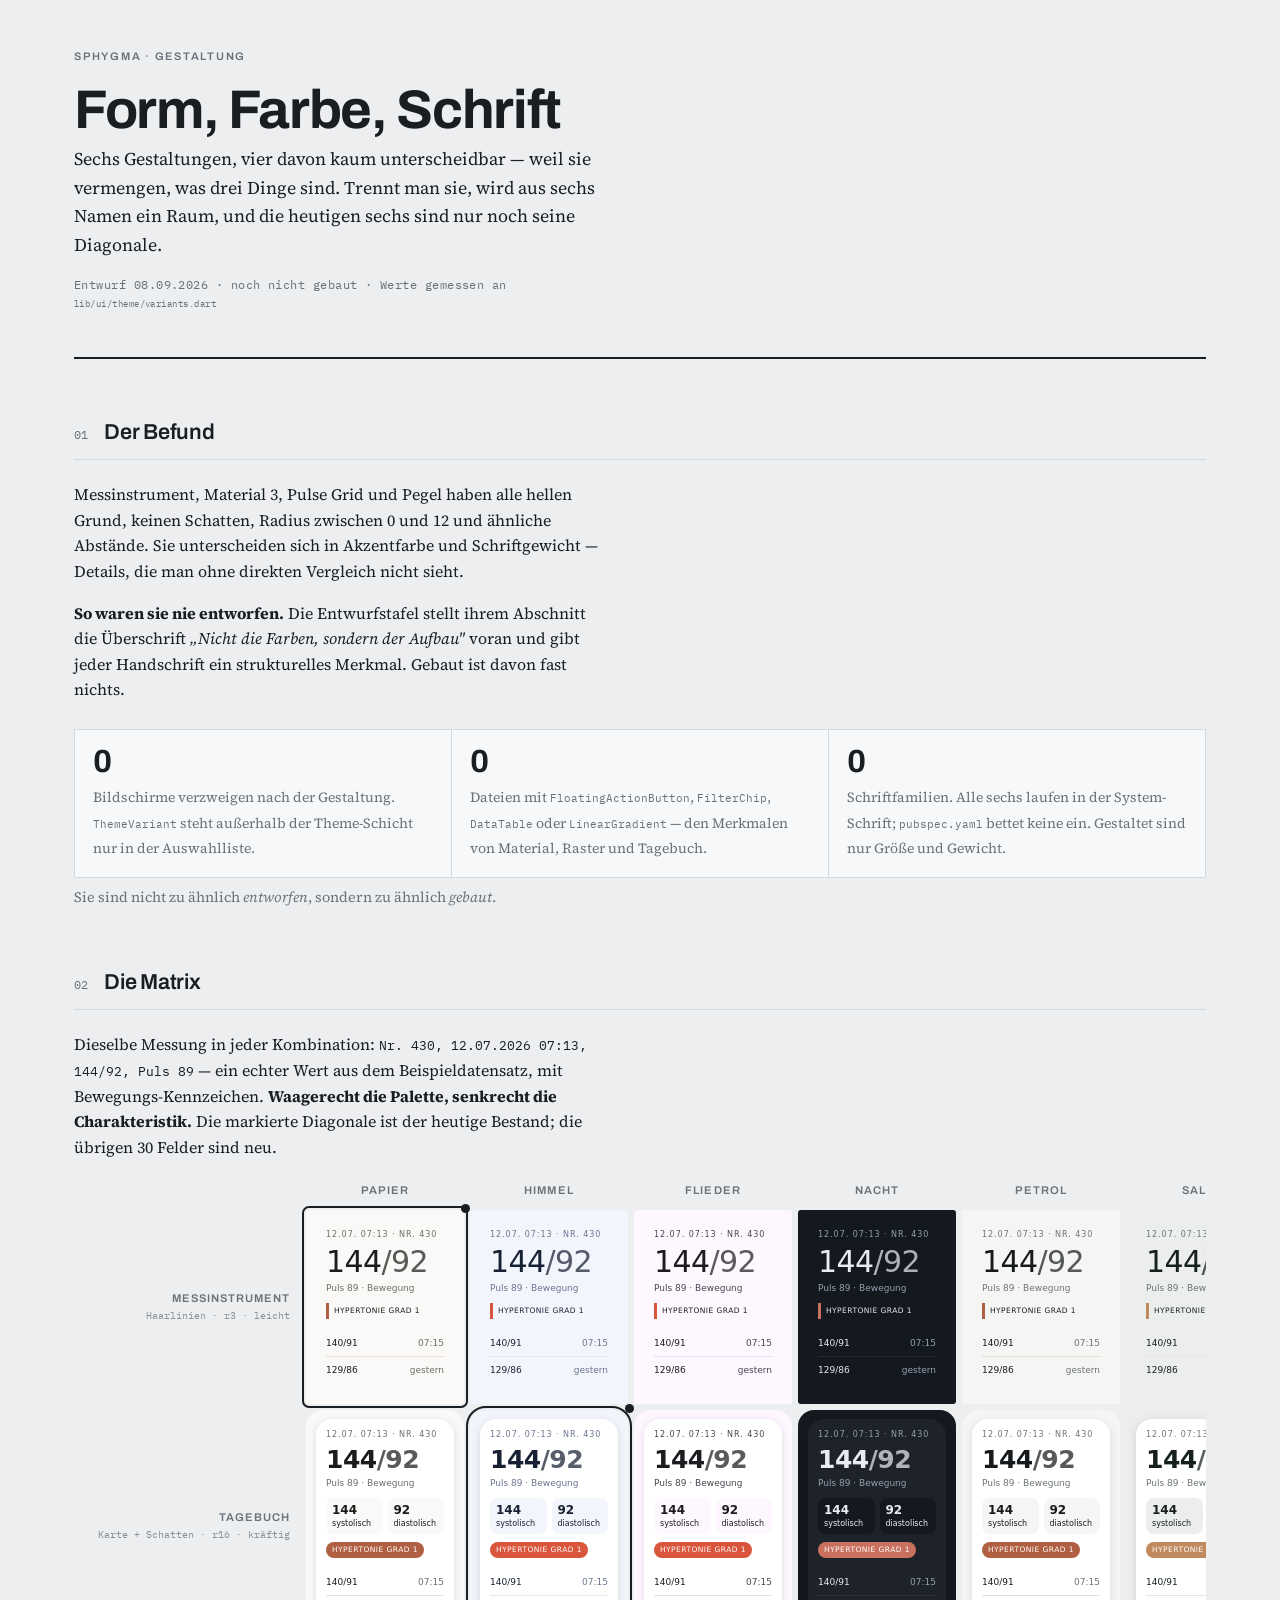
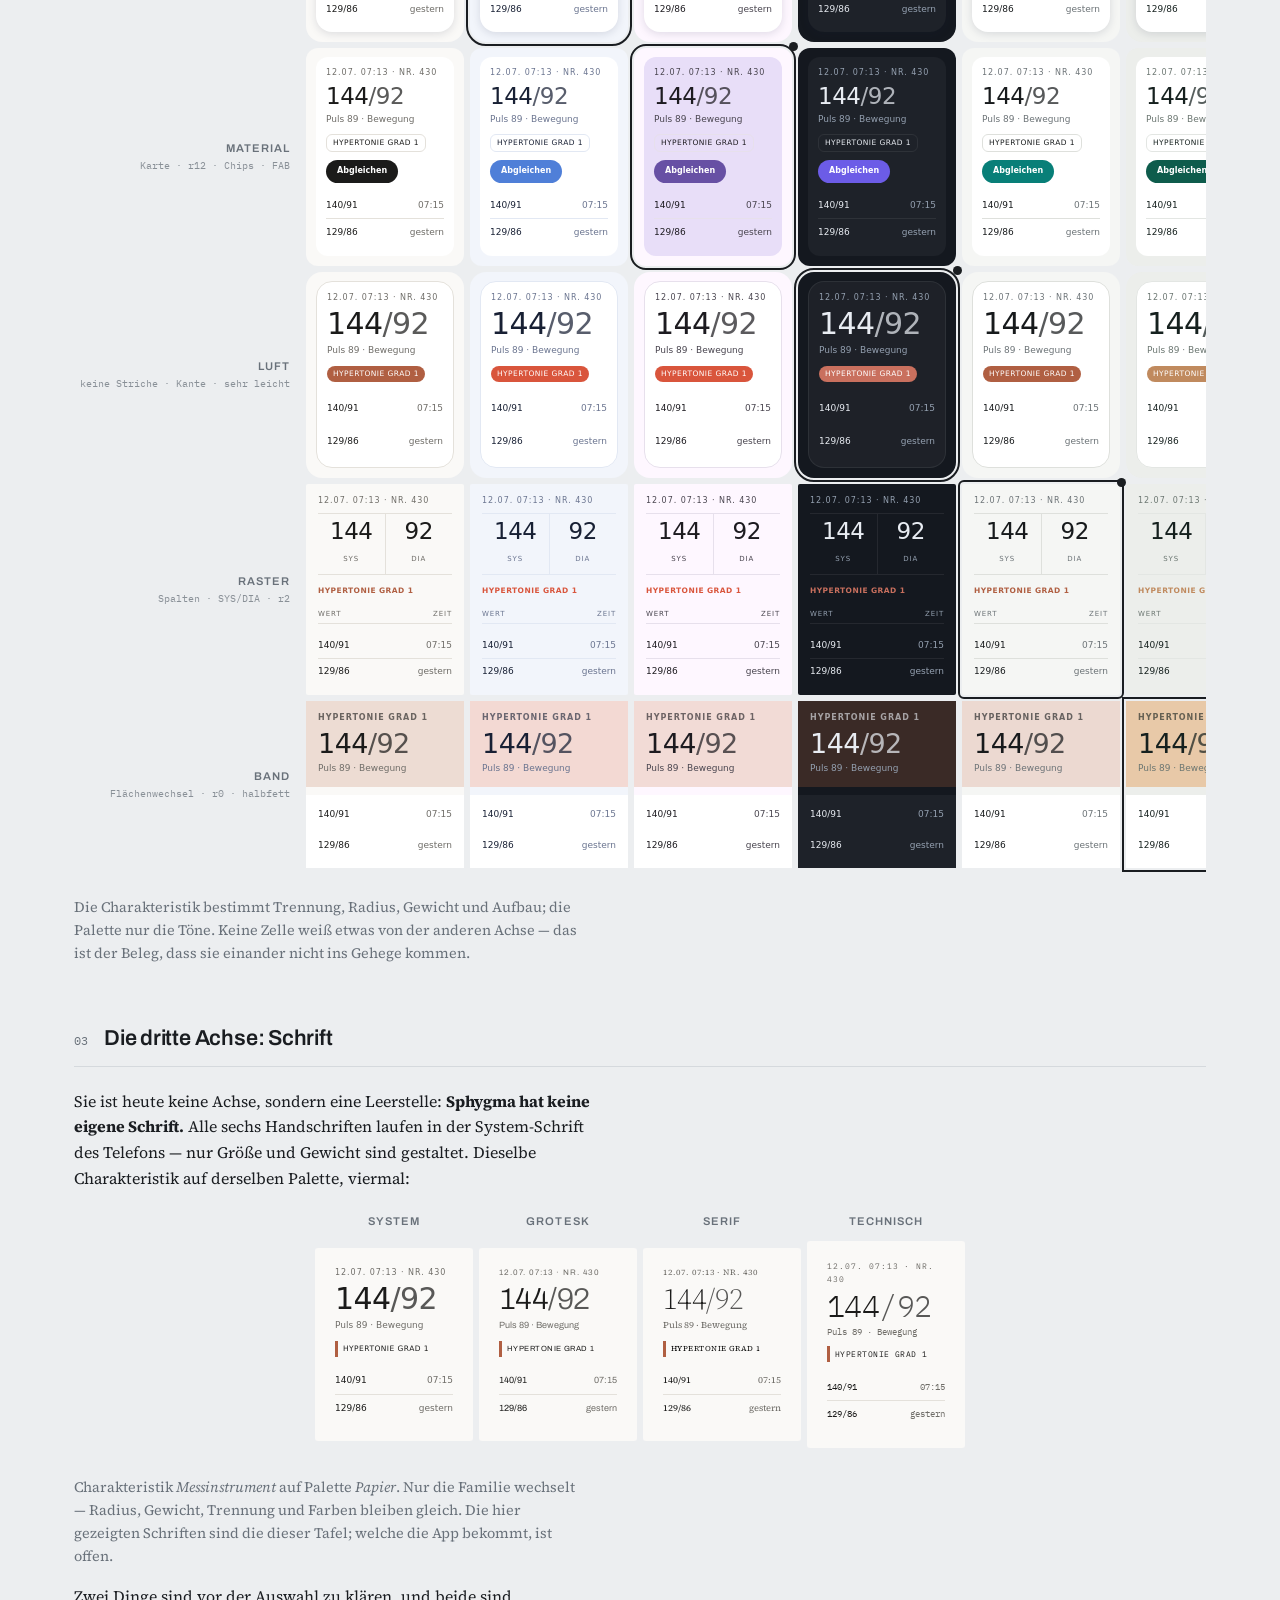
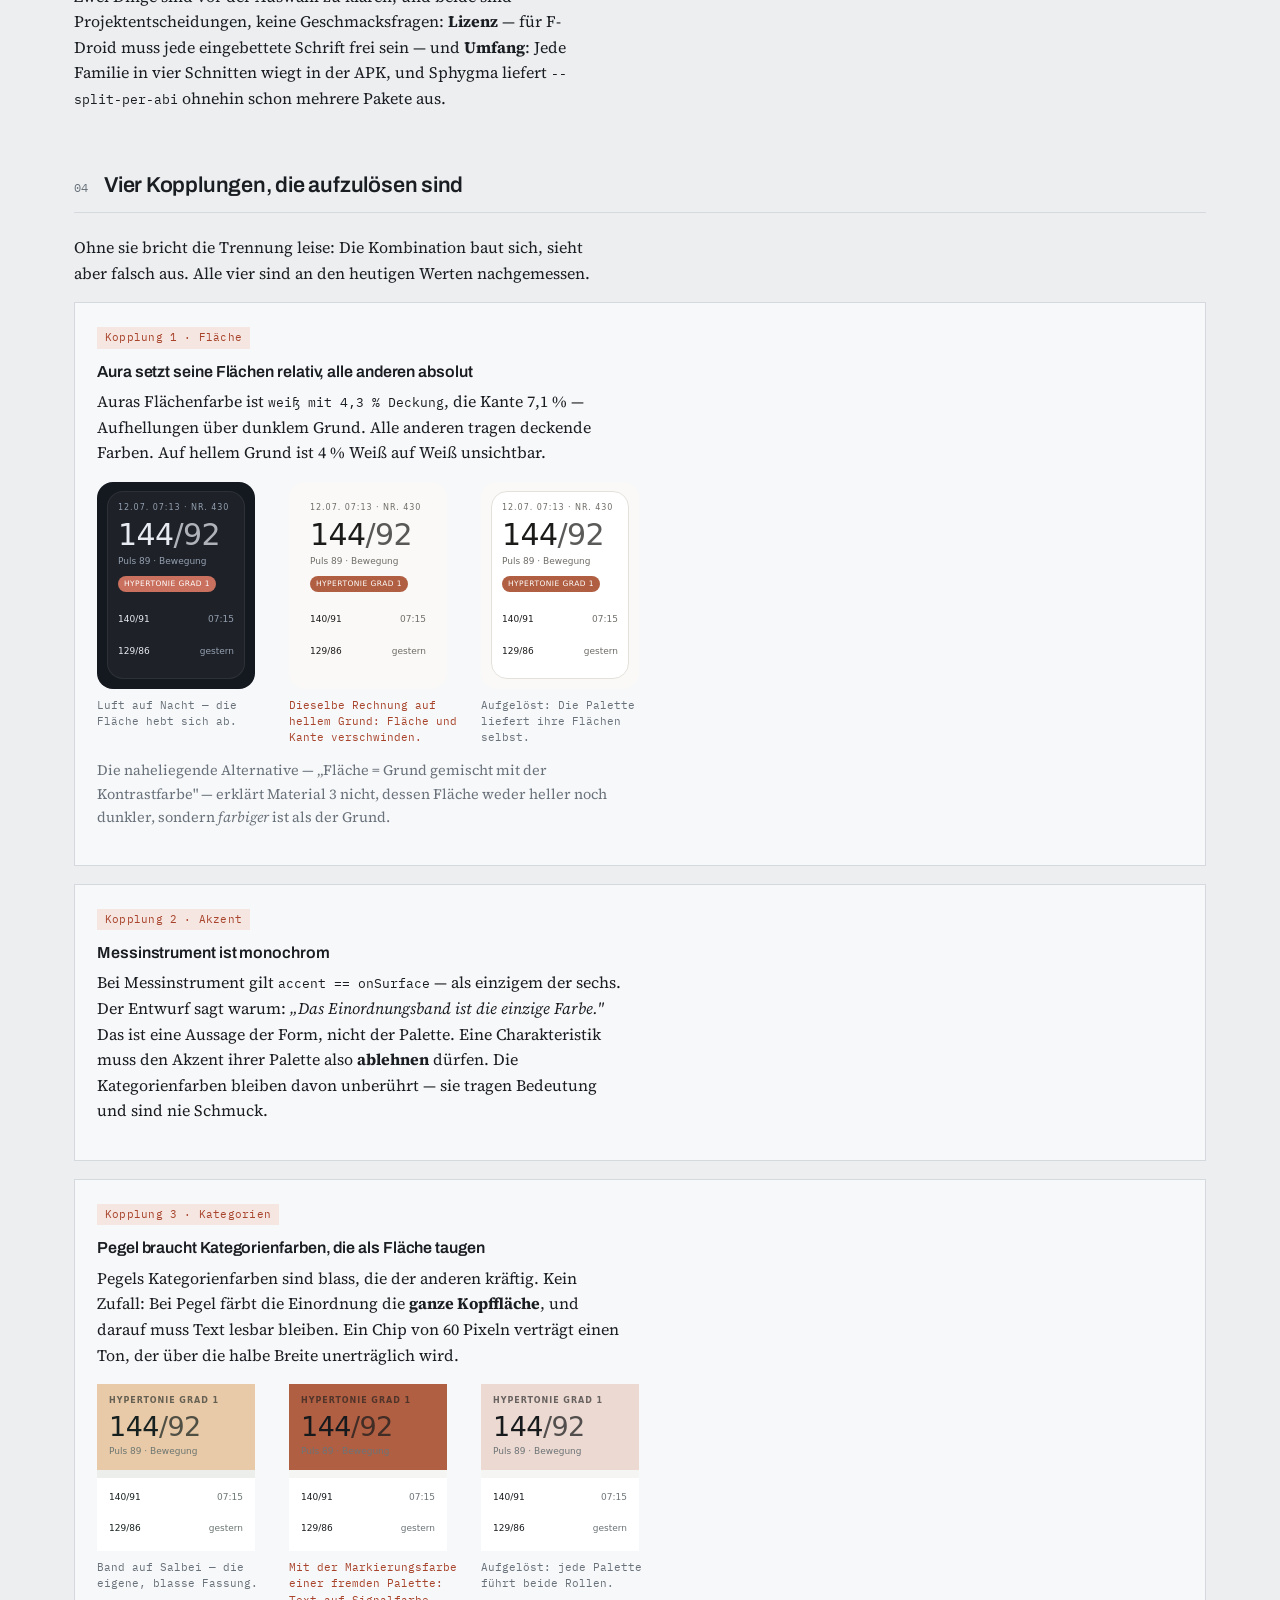
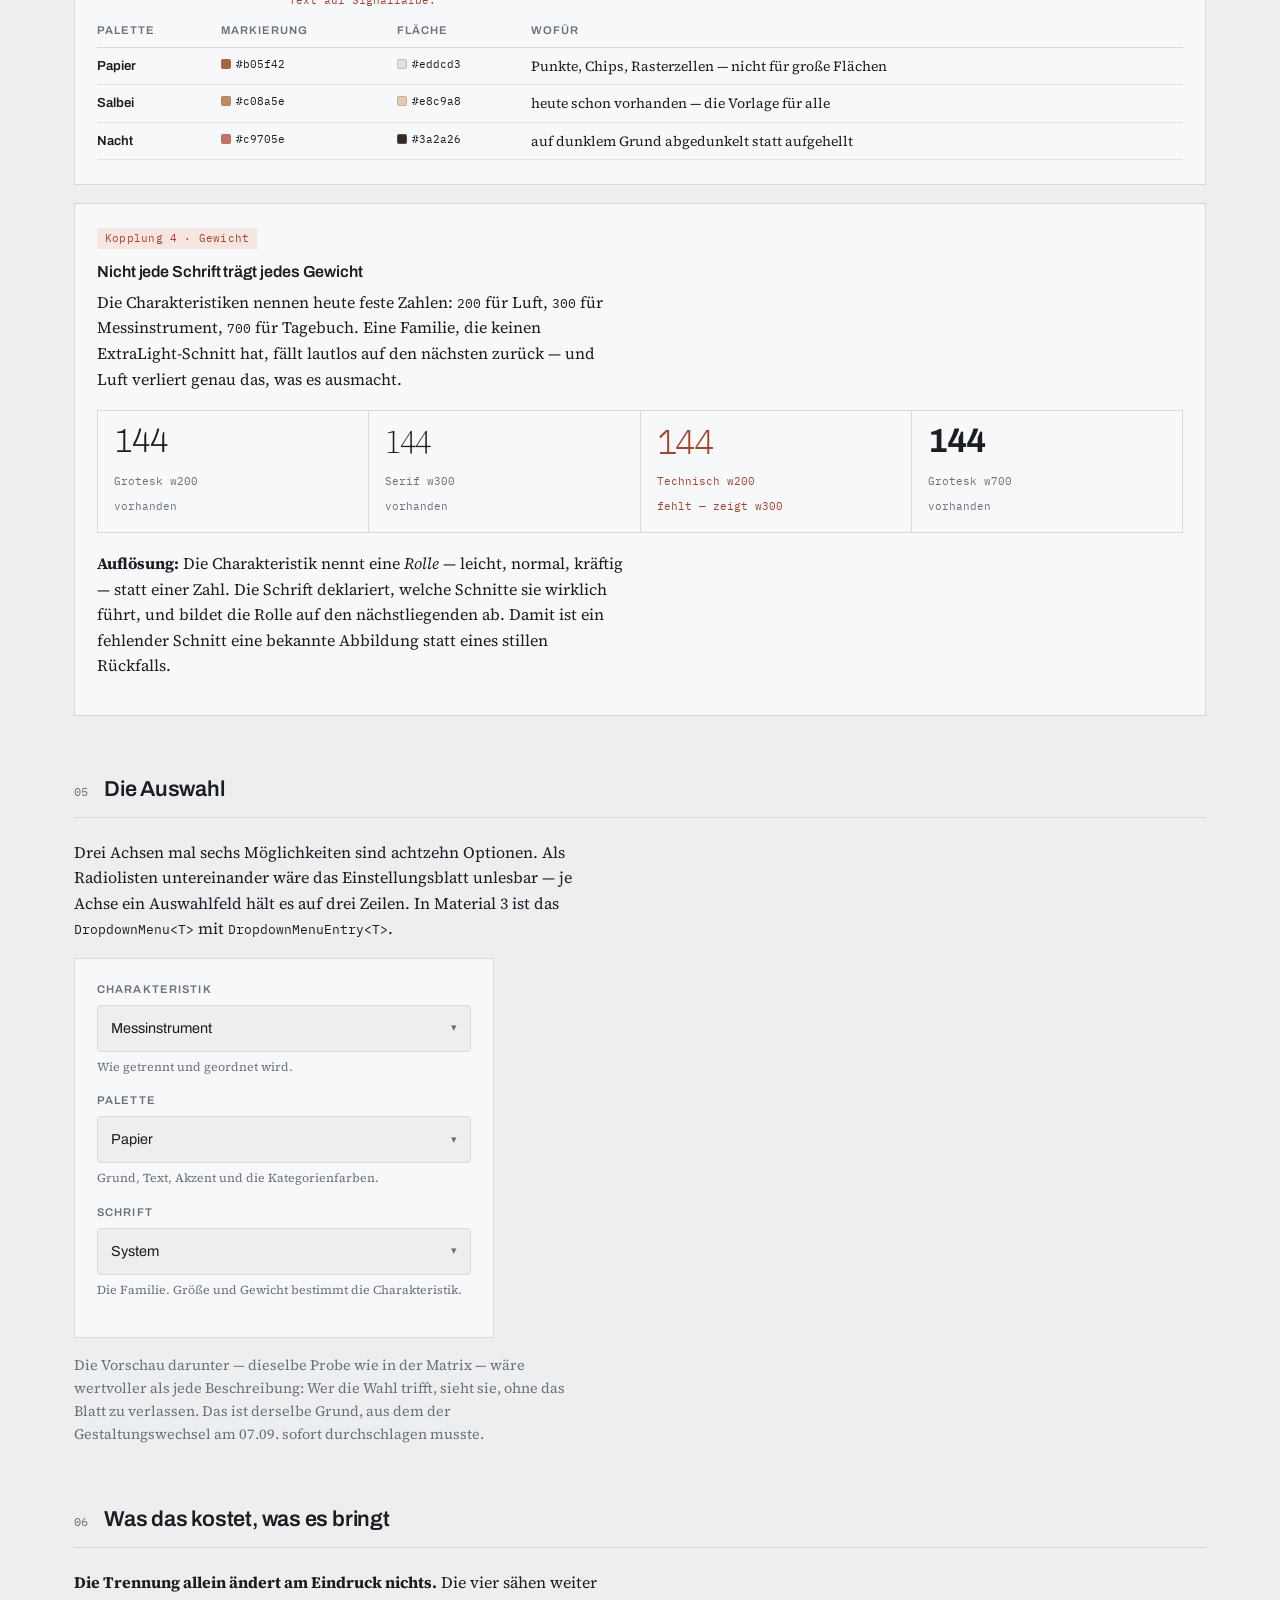
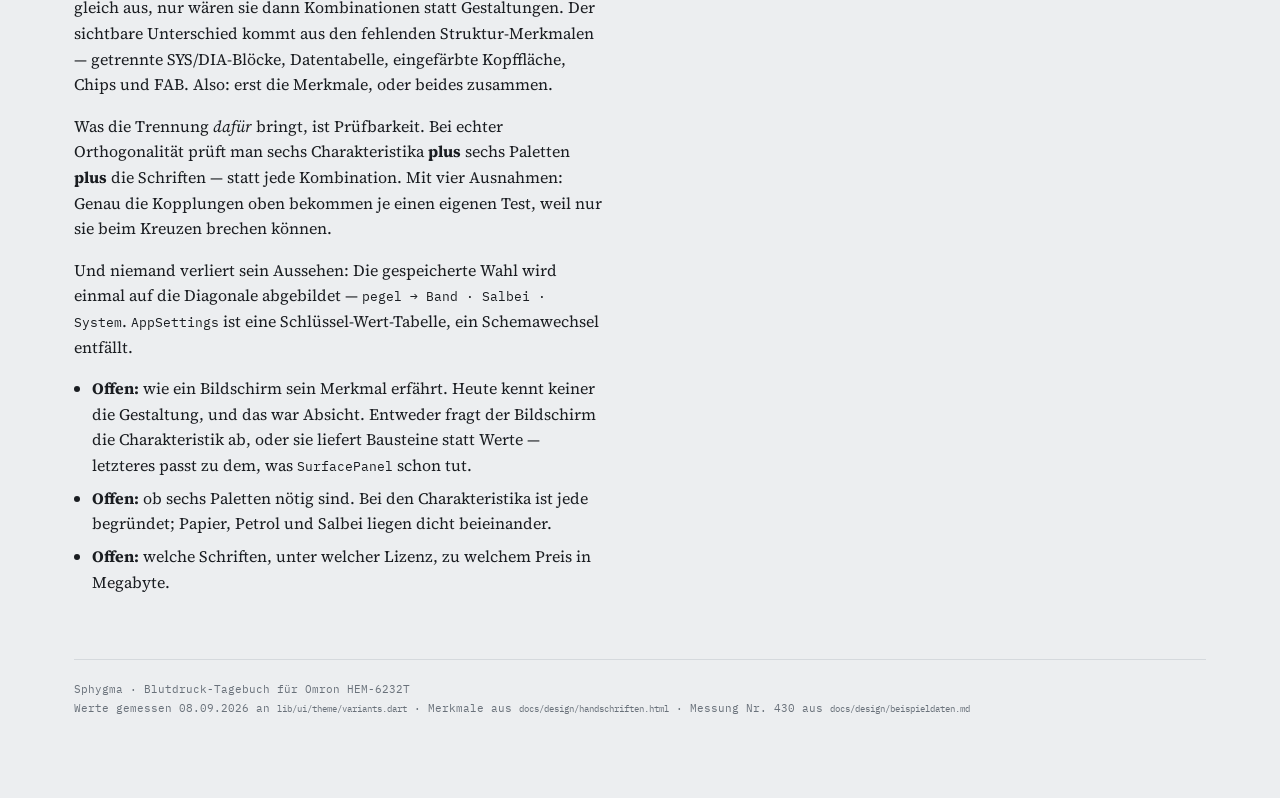
==== docs/design/gestaltung-drei-achsen.html @ a7c9ee81 "docs(design): Gestaltung in drei Achsen — Charakteristik, Palette, Schrift Vier der sechs Gestaltung" ====
<!DOCTYPE html>
<html lang="de">
<head>
<meta charset="utf-8">
<meta name="viewport" content="width=device-width, initial-scale=1">
<style>
  :root{color-scheme:light dark}
  body{margin:0;font:14px system-ui,sans-serif}
  img{max-width:100%}
  [hidden]{display:none!important}
</style>
<title>Form, Farbe, Schrift</title>
<link rel="preconnect" href="https://fonts.googleapis.com">
<link rel="preconnect" href="https://fonts.gstatic.com" crossorigin>
<link rel="stylesheet" href="https://fonts.googleapis.com/css2?family=Archivo:wght@200;300;400;500;600;700&family=Source+Serif+4:opsz,wght@8..60,300;8..60,400;8..60,600;8..60,700&family=IBM+Plex+Mono:wght@300;400;500;600&display=swap">

<style>
:root{
  --ground:#eceef0; --panel:#f7f8f9; --ink:#1a1d21; --muted:#69717a;
  --rule:#d5d9dd; --rule-soft:#e3e6e9;
  --warn:#a8442c; --warn-bg:#f6e6e1;
  --slate:#48535f;
  --sans:"Archivo","Helvetica Neue",Arial,sans-serif;
  --serif:"Source Serif 4",Georgia,"Times New Roman",serif;
  --mono:"IBM Plex Mono",ui-monospace,"SFMono-Regular",Menlo,monospace;
}
@media (prefers-color-scheme:dark){
  :root:not([data-theme="light"]){
    --ground:#17191c; --panel:#1e2126; --ink:#e6e9ec; --muted:#98a0a8;
    --rule:#2e333a; --rule-soft:#24282d;
    --warn:#e08d70; --warn-bg:#2e211c; --slate:#9aa6b3;
  }
}
:root[data-theme="dark"]{
  --ground:#17191c; --panel:#1e2126; --ink:#e6e9ec; --muted:#98a0a8;
  --rule:#2e333a; --rule-soft:#24282d;
  --warn:#e08d70; --warn-bg:#2e211c; --slate:#9aa6b3;
}

*{box-sizing:border-box}
body{
  background:var(--ground); color:var(--ink);
  font-family:var(--serif); font-size:16px; line-height:1.6;
  margin:0; -webkit-font-smoothing:antialiased;
}
.wrap{max-width:1180px;margin:0 auto;padding:48px 24px 80px}
@media(max-width:640px){.wrap{padding:32px 16px 56px}}

h1,h2,h3,.eyebrow,th,.label{font-family:var(--sans)}
h1{font-size:clamp(2.1rem,5vw,3.4rem);font-weight:700;line-height:1.02;
  letter-spacing:-.025em;margin:0 0 .5rem;text-wrap:balance}
h2{font-size:1.35rem;font-weight:600;letter-spacing:-.01em;margin:0;
  text-wrap:balance}
h3{font-size:1rem;font-weight:600;margin:0 0 .3rem;letter-spacing:-.005em}
p{margin:0 0 1rem;max-width:66ch}
.eyebrow{font-size:.688rem;font-weight:600;letter-spacing:.16em;
  text-transform:uppercase;color:var(--muted);margin:0 0 1rem}
.lede{font-size:1.12rem;max-width:60ch}
.mono{font-family:var(--mono);font-size:.82em;font-variant-numeric:tabular-nums}
code{font-family:var(--mono);font-size:.85em;background:var(--rule-soft);
  padding:.1em .35em;border-radius:2px}

header{border-bottom:2px solid var(--ink);padding-bottom:28px;margin-bottom:36px}
.byline{font-family:var(--mono);font-size:.72rem;color:var(--muted);
  letter-spacing:.04em;margin-top:14px}

section{margin:56px 0 0}
.section-head{display:flex;gap:16px;align-items:baseline;
  border-bottom:1px solid var(--rule);padding-bottom:10px;margin-bottom:22px}
.section-head .num{font-family:var(--mono);font-size:.75rem;color:var(--muted);
  flex:none;padding-top:.2em}

.finding{display:grid;grid-template-columns:repeat(auto-fit,minmax(200px,1fr));
  gap:1px;background:var(--rule);border:1px solid var(--rule);margin:26px 0 8px}
.finding div{background:var(--panel);padding:16px 18px}
.finding .n{font-family:var(--sans);font-size:2rem;font-weight:700;line-height:1;
  letter-spacing:-.03em;display:block;margin-bottom:6px;
  font-variant-numeric:tabular-nums}
.finding .t{font-size:.875rem;color:var(--muted);line-height:1.45}

.scroller{overflow-x:auto;padding-bottom:8px}
table.matrix{border-collapse:separate;border-spacing:6px;margin:0 auto}
table.matrix th{font-size:.7rem;font-weight:600;letter-spacing:.09em;
  text-transform:uppercase;color:var(--muted);padding:0 0 4px;text-align:center;
  white-space:nowrap}
table.matrix th.row-h{text-align:right;padding:0 10px 0 0;vertical-align:middle}
table.matrix th.row-h .hint{display:block;font-family:var(--mono);
  font-size:.62rem;letter-spacing:0;text-transform:none;opacity:.75;
  font-weight:400}
td.cell{padding:0;position:relative}
td.diag .probe{outline:2px solid var(--ink);outline-offset:2px}
td.diag::after{content:"";position:absolute;top:-6px;right:-6px;width:9px;
  height:9px;background:var(--ink);border-radius:50%}

/* ---------- Die Probe ---------- */
.probe{
  --radius:6px; --weight:400; --num:26px; --gap:7px;
  --schrift:system-ui,-apple-system,"Segoe UI",sans-serif;
  width:158px;background:var(--grund);color:var(--text);
  border-radius:var(--radius);overflow:hidden;font-family:var(--schrift);
  display:block;
}
.probe .pad{padding:11px 12px 12px}
.probe .kopf{font-size:8px;letter-spacing:.12em;text-transform:uppercase;
  color:var(--muted-c);margin-bottom:5px}
.probe .zahl{font-size:var(--num);font-weight:var(--weight);line-height:1;
  letter-spacing:-.02em;font-variant-numeric:tabular-nums}
.probe .zahl .dia{opacity:.72}
.probe .puls{font-size:9px;color:var(--muted-c);margin-top:4px}
.probe .chip{display:inline-block;font-size:7.5px;letter-spacing:.06em;
  text-transform:uppercase;padding:2px 6px;border-radius:calc(var(--radius)/2);
  margin-top:7px;background:var(--kat);color:#fff}
.probe .liste{margin-top:9px}
.probe .zeile{display:flex;justify-content:space-between;gap:8px;font-size:9px;
  padding:var(--gap) 0;font-variant-numeric:tabular-nums;
  border-bottom:1px solid var(--linie)}
.probe .zeile:last-child{border-bottom:0}
.probe .zeile span:last-child{color:var(--muted-c)}
.probe .flaeche{background:var(--flaeche);border-radius:var(--radius)}

/* — Charakteristika — */
.c-instrument{--radius:3px;--weight:300;--num:30px;--gap:6px}
.c-instrument .flaeche{background:transparent}
.c-instrument .chip{background:transparent;color:var(--text);
  border-left:3px solid var(--kat);border-radius:0;padding-left:5px}
.c-tagebuch{--radius:16px;--weight:700;--num:25px;--gap:6px}
.c-tagebuch .flaeche{box-shadow:0 2px 8px rgba(20,30,60,.13)}
.c-tagebuch .kennzahlen{display:flex;gap:5px;margin-top:8px}
.c-tagebuch .kennzahlen div{flex:1;background:var(--grund);
  border-radius:calc(var(--radius)/2);padding:5px 6px;font-size:8px;
  line-height:1.3}
.c-tagebuch .kennzahlen b{display:block;font-size:12px;font-weight:700}
.c-tagebuch .chip{border-radius:99px}
.c-material{--radius:12px;--weight:400;--num:23px;--gap:6px}
.c-material .flaeche{background:var(--flaeche2,var(--flaeche))}
.c-material .chip{background:transparent;color:var(--text);
  border:1px solid var(--linie);border-radius:6px}
.c-material .fab{display:inline-block;margin-top:8px;font-size:8px;
  font-weight:600;background:var(--akzent);color:#fff;padding:5px 11px;
  border-radius:12px}
.c-luft{--radius:16px;--weight:200;--num:30px;--gap:9px}
.c-luft .flaeche{border:1px solid var(--kante,var(--linie))}
.c-luft .zeile{border-bottom:0}
.c-luft .chip{border-radius:99px}
.c-raster{--radius:2px;--weight:400;--num:23px;--gap:5px}
.c-raster .flaeche{background:transparent}
.c-raster .blocks{display:flex;border-top:1px solid var(--linie);
  border-bottom:1px solid var(--linie)}
.c-raster .blocks div{flex:1;padding:6px 0 5px;text-align:center}
.c-raster .blocks div+div{border-left:1px solid var(--linie)}
.c-raster .blocks b{display:block;font-size:var(--num);font-weight:400;
  line-height:1;font-variant-numeric:tabular-nums;letter-spacing:-.02em}
.c-raster .blocks span{font-size:7px;letter-spacing:.14em;color:var(--muted-c)}
.c-raster .spaltenkopf{display:flex;justify-content:space-between;font-size:7px;
  letter-spacing:.12em;color:var(--muted-c);padding-bottom:3px;
  border-bottom:1px solid var(--linie);margin-top:9px}
.c-raster .chip{background:transparent;color:var(--kat);border:0;border-radius:0;
  padding:0;font-weight:600}
.c-band{--radius:0px;--weight:500;--num:27px;--gap:8px}
.c-band .pad{padding:0}
.c-band .kopfband{background:var(--kat-flaeche);padding:11px 12px 12px}
.c-band .rest{padding:2px 12px 12px}
.c-band .zeile{border-bottom:0}
.c-band .liste{background:var(--flaeche);margin:6px -12px -12px;
  padding:4px 12px 8px}
.c-band .chip{display:none}
.c-band .kopf{color:var(--text);opacity:.62;font-weight:600}

/* — Paletten — */
.p-papier{--grund:#faf9f7;--flaeche:#fff;--text:#1b1b1a;--muted-c:#6f6d68;
  --linie:#e4e1db;--akzent:#1b1b1a;--kat:#b05f42;--kat-flaeche:#eddcd3;
  --kante:#e4e1db}
.p-himmel{--grund:#f2f5fb;--flaeche:#fff;--text:#182034;--muted-c:#6b7590;
  --linie:#e2e8f3;--akzent:#4f7fd8;--kat:#d9553c;--kat-flaeche:#f3d9d3;
  --kante:#e2e8f3}
.p-flieder{--grund:#fef7ff;--flaeche:#fff;--flaeche2:#e8def8;--text:#1d1b20;
  --muted-c:#49454f;--linie:#e7e0ec;--akzent:#6750a4;--kat:#d9553c;
  --kat-flaeche:#f2dbd6;--kante:#e7e0ec}
.p-nacht{--grund:#14181f;--flaeche:rgba(255,255,255,.043);--text:#e8ecf2;
  --muted-c:#94a0b0;--linie:rgba(255,255,255,.071);--akzent:#6c5ce7;
  --kat:#c9705e;--kat-flaeche:#3a2a26;--kante:rgba(255,255,255,.071)}
.p-petrol{--grund:#f5f6f4;--flaeche:#fff;--text:#171a1c;--muted-c:#6c7377;
  --linie:#dee0dc;--akzent:#087f78;--kat:#b05f42;--kat-flaeche:#ecd9d1;
  --kante:#dee0dc}
.p-salbei{--grund:#eceeeb;--flaeche:#fff;--text:#16211f;--muted-c:#6b7671;
  --linie:#e3e6e3;--akzent:#0e5c4c;--kat:#c08a5e;--kat-flaeche:#e8c9a8;
  --kante:#e3e6e3}

/* — Schriften — */
.s-system{--schrift:system-ui,-apple-system,"Segoe UI",sans-serif}
.s-grotesk{--schrift:"Archivo","Helvetica Neue",Arial,sans-serif}
.s-serif{--schrift:"Source Serif 4",Georgia,serif}
.s-technisch{--schrift:"IBM Plex Mono",ui-monospace,Menlo,monospace}

/* ---------- Kopplungen ---------- */
.kopplung{border:1px solid var(--rule);background:var(--panel);padding:20px 22px;
  margin-bottom:18px}
.kopplung .tag{display:inline-block;font-family:var(--mono);font-size:.68rem;
  color:var(--warn);background:var(--warn-bg);padding:2px 8px;margin-bottom:10px;
  letter-spacing:.02em}
.paar{display:flex;gap:22px;flex-wrap:wrap;margin-top:16px;align-items:flex-start}
.paar figure{margin:0}
.paar figcaption{font-family:var(--mono);font-size:.68rem;color:var(--muted);
  margin-top:8px;max-width:170px;line-height:1.5}
.paar .bad figcaption{color:var(--warn)}

table.werte{width:100%;border-collapse:collapse;margin:14px 0 4px;
  font-size:.875rem}
table.werte th{font-size:.7rem;letter-spacing:.09em;text-transform:uppercase;
  color:var(--muted);text-align:left;padding:0 12px 7px 0;font-weight:600;
  border-bottom:1px solid var(--rule)}
table.werte td{padding:7px 12px 7px 0;border-bottom:1px solid var(--rule-soft);
  vertical-align:top}
table.werte td:first-child{font-family:var(--sans);font-weight:600;
  font-size:.82rem;white-space:nowrap}
.sw{display:inline-block;width:10px;height:10px;border-radius:2px;
  vertical-align:-1px;margin-right:5px;border:1px solid rgba(128,128,128,.35)}

/* ---------- Gewichtsleiter ---------- */
.leiter{display:grid;grid-template-columns:repeat(auto-fit,minmax(150px,1fr));
  gap:1px;background:var(--rule);border:1px solid var(--rule);margin:18px 0}
.leiter div{background:var(--panel);padding:14px 16px}
.leiter .zahl{font-size:2.1rem;line-height:1;letter-spacing:-.03em;
  font-variant-numeric:tabular-nums;display:block;margin-bottom:8px}
.leiter .lbl{font-family:var(--mono);font-size:.66rem;color:var(--muted);
  line-height:1.5}
.leiter .fehlt .zahl{color:var(--warn)}
.leiter .fehlt .lbl{color:var(--warn)}

/* ---------- Auswahl-Skizze ---------- */
.auswahl{background:var(--panel);border:1px solid var(--rule);padding:22px;
  max-width:420px}
.feld{margin-bottom:16px}
.feld:last-child{margin-bottom:0}
.feld label{display:block;font-family:var(--sans);font-size:.7rem;
  font-weight:600;letter-spacing:.1em;text-transform:uppercase;
  color:var(--muted);margin-bottom:6px}
.feld .box{display:flex;justify-content:space-between;align-items:center;
  border:1px solid var(--rule);background:var(--ground);padding:11px 13px;
  font-family:var(--sans);font-size:.9rem;border-radius:4px}
.feld .box .chev{color:var(--muted);font-size:.7rem}
.feld .sub{font-size:.76rem;color:var(--muted);margin-top:5px;
  font-family:var(--serif)}

ul{padding-left:1.1em;max-width:66ch}
li{margin-bottom:.45rem}
.note{font-size:.9rem;color:var(--muted);max-width:64ch}
footer{margin-top:64px;padding-top:20px;border-top:1px solid var(--rule);
  font-family:var(--mono);font-size:.7rem;color:var(--muted);line-height:1.7}
:focus-visible{outline:2px solid var(--slate);outline-offset:2px}
@media (prefers-reduced-motion:reduce){*{animation:none!important;transition:none!important}}
</style>
</head>
<body>
<div class="wrap">

<header>
  <p class="eyebrow">Sphygma · Gestaltung</p>
  <h1>Form, Farbe, Schrift</h1>
  <p class="lede">Sechs Gestaltungen, vier davon kaum unterscheidbar — weil sie
  vermengen, was drei Dinge sind. Trennt man sie, wird aus sechs Namen ein
  Raum, und die heutigen sechs sind nur noch seine Diagonale.</p>
  <p class="byline">Entwurf 08.09.2026 · noch nicht gebaut · Werte gemessen an <span class="mono">lib/ui/theme/variants.dart</span></p>
</header>

<section>
  <div class="section-head">
    <span class="num">01</span><div><h2>Der Befund</h2></div>
  </div>
  <p>Messinstrument, Material 3, Pulse Grid und Pegel haben alle hellen Grund,
  keinen Schatten, Radius zwischen 0 und 12 und ähnliche Abstände. Sie
  unterscheiden sich in Akzentfarbe und Schriftgewicht — Details, die man ohne
  direkten Vergleich nicht sieht.</p>
  <p><strong>So waren sie nie entworfen.</strong> Die Entwurfstafel stellt ihrem
  Abschnitt die Überschrift <em>„Nicht die Farben, sondern der Aufbau"</em> voran
  und gibt jeder Handschrift ein strukturelles Merkmal. Gebaut ist davon fast
  nichts.</p>

  <div class="finding">
    <div><span class="n">0</span><span class="t">Bildschirme verzweigen nach der
      Gestaltung. <span class="mono">ThemeVariant</span> steht außerhalb der
      Theme-Schicht nur in der Auswahlliste.</span></div>
    <div><span class="n">0</span><span class="t">Dateien mit
      <span class="mono">FloatingActionButton</span>,
      <span class="mono">FilterChip</span>, <span class="mono">DataTable</span>
      oder <span class="mono">LinearGradient</span> — den Merkmalen von Material,
      Raster und Tagebuch.</span></div>
    <div><span class="n">0</span><span class="t">Schriftfamilien. Alle sechs
      laufen in der System-Schrift; <span class="mono">pubspec.yaml</span> bettet
      keine ein. Gestaltet sind nur Größe und Gewicht.</span></div>
  </div>
  <p class="note">Sie sind nicht zu ähnlich <em>entworfen</em>, sondern zu
  ähnlich <em>gebaut</em>.</p>
</section>

<section>
  <div class="section-head">
    <span class="num">02</span><div><h2>Die Matrix</h2></div>
  </div>
  <p>Dieselbe Messung in jeder Kombination: <span class="mono">Nr. 430,
  12.07.2026 07:13, 144/92, Puls 89</span> — ein echter Wert aus dem
  Beispieldatensatz, mit Bewegungs-Kennzeichen. <strong>Waagerecht die Palette,
  senkrecht die Charakteristik.</strong> Die markierte Diagonale ist der heutige
  Bestand; die übrigen 30 Felder sind neu.</p>

  <div class="scroller">
  <table class="matrix">
    <thead>
      <tr><th></th>
        <th>Papier</th><th>Himmel</th><th>Flieder</th>
        <th>Nacht</th><th>Petrol</th><th>Salbei</th></tr>
    </thead>
    <tbody id="matrix-body"></tbody>
  </table>
  </div>
  <p class="note" style="margin-top:14px">Die Charakteristik bestimmt Trennung,
  Radius, Gewicht und Aufbau; die Palette nur die Töne. Keine Zelle weiß etwas
  von der anderen Achse — das ist der Beleg, dass sie einander nicht ins Gehege
  kommen.</p>
</section>

<section>
  <div class="section-head">
    <span class="num">03</span><div><h2>Die dritte Achse: Schrift</h2></div>
  </div>
  <p>Sie ist heute keine Achse, sondern eine Leerstelle: <strong>Sphygma hat
  keine eigene Schrift.</strong> Alle sechs Handschriften laufen in der
  System-Schrift des Telefons — nur Größe und Gewicht sind gestaltet. Dieselbe
  Charakteristik auf derselben Palette, viermal:</p>

  <div class="scroller">
  <table class="matrix">
    <thead><tr>
      <th>System</th><th>Grotesk</th><th>Serif</th><th>Technisch</th>
    </tr></thead>
    <tbody><tr id="schrift-zeile"></tr></tbody>
  </table>
  </div>

  <p class="note" style="margin-top:14px">Charakteristik <em>Messinstrument</em>
  auf Palette <em>Papier</em>. Nur die Familie wechselt — Radius, Gewicht,
  Trennung und Farben bleiben gleich. Die hier gezeigten Schriften sind die
  dieser Tafel; welche die App bekommt, ist offen.</p>

  <p>Zwei Dinge sind vor der Auswahl zu klären, und beide sind
  Projektentscheidungen, keine Geschmacksfragen: <strong>Lizenz</strong> — für
  F-Droid muss jede eingebettete Schrift frei sein — und <strong>Umfang</strong>:
  Jede Familie in vier Schnitten wiegt in der APK, und Sphygma liefert
  <span class="mono">--split-per-abi</span> ohnehin schon mehrere Pakete aus.</p>
</section>

<section>
  <div class="section-head">
    <span class="num">04</span><div><h2>Vier Kopplungen, die aufzulösen sind</h2></div>
  </div>
  <p>Ohne sie bricht die Trennung leise: Die Kombination baut sich, sieht aber
  falsch aus. Alle vier sind an den heutigen Werten nachgemessen.</p>

  <div class="kopplung">
    <span class="tag">Kopplung 1 · Fläche</span>
    <h3>Aura setzt seine Flächen relativ, alle anderen absolut</h3>
    <p>Auras Flächenfarbe ist <span class="mono">weiß mit 4,3 % Deckung</span>,
    die Kante 7,1 % — Aufhellungen über dunklem Grund. Alle anderen tragen
    deckende Farben. Auf hellem Grund ist 4 % Weiß auf Weiß unsichtbar.</p>
    <div class="paar">
      <figure><div class="probe c-luft p-nacht" data-probe></div>
        <figcaption>Luft auf Nacht — die Fläche hebt sich ab.</figcaption></figure>
      <figure class="bad"><div class="probe c-luft p-papier"
        style="--flaeche:rgba(255,255,255,.043);--kante:rgba(255,255,255,.071)"
        data-probe></div>
        <figcaption>Dieselbe Rechnung auf hellem Grund: Fläche und Kante
        verschwinden.</figcaption></figure>
      <figure><div class="probe c-luft p-papier" data-probe></div>
        <figcaption>Aufgelöst: Die Palette liefert ihre Flächen selbst.</figcaption></figure>
    </div>
    <p class="note" style="margin-top:14px">Die naheliegende Alternative —
    „Fläche = Grund gemischt mit der Kontrastfarbe" — erklärt Material 3 nicht,
    dessen Fläche weder heller noch dunkler, sondern <em>farbiger</em> ist als
    der Grund.</p>
  </div>

  <div class="kopplung">
    <span class="tag">Kopplung 2 · Akzent</span>
    <h3>Messinstrument ist monochrom</h3>
    <p>Bei Messinstrument gilt <span class="mono">accent == onSurface</span> — als
    einzigem der sechs. Der Entwurf sagt warum: <em>„Das Einordnungsband ist die
    einzige Farbe."</em> Das ist eine Aussage der Form, nicht der Palette. Eine
    Charakteristik muss den Akzent ihrer Palette also <strong>ablehnen</strong>
    dürfen. Die Kategorienfarben bleiben davon unberührt — sie tragen Bedeutung
    und sind nie Schmuck.</p>
  </div>

  <div class="kopplung">
    <span class="tag">Kopplung 3 · Kategorien</span>
    <h3>Pegel braucht Kategorienfarben, die als Fläche taugen</h3>
    <p>Pegels Kategorienfarben sind blass, die der anderen kräftig. Kein Zufall:
    Bei Pegel färbt die Einordnung die <strong>ganze Kopffläche</strong>, und
    darauf muss Text lesbar bleiben. Ein Chip von 60 Pixeln verträgt einen Ton,
    der über die halbe Breite unerträglich wird.</p>
    <div class="paar">
      <figure><div class="probe c-band p-salbei" data-probe></div>
        <figcaption>Band auf Salbei — die eigene, blasse Fassung.</figcaption></figure>
      <figure class="bad"><div class="probe c-band p-petrol"
        style="--kat-flaeche:#b05f42" data-probe></div>
        <figcaption>Mit der Markierungsfarbe einer fremden Palette: Text auf
        Signalfarbe.</figcaption></figure>
      <figure><div class="probe c-band p-petrol" data-probe></div>
        <figcaption>Aufgelöst: jede Palette führt beide Rollen.</figcaption></figure>
    </div>
    <table class="werte">
      <thead><tr><th>Palette</th><th>Markierung</th><th>Fläche</th><th>wofür</th></tr></thead>
      <tbody>
        <tr><td>Papier</td>
          <td class="mono"><span class="sw" style="background:#b05f42"></span>#b05f42</td>
          <td class="mono"><span class="sw" style="background:#eddcd3"></span>#eddcd3</td>
          <td>Punkte, Chips, Rasterzellen — nicht für große Flächen</td></tr>
        <tr><td>Salbei</td>
          <td class="mono"><span class="sw" style="background:#c08a5e"></span>#c08a5e</td>
          <td class="mono"><span class="sw" style="background:#e8c9a8"></span>#e8c9a8</td>
          <td>heute schon vorhanden — die Vorlage für alle</td></tr>
        <tr><td>Nacht</td>
          <td class="mono"><span class="sw" style="background:#c9705e"></span>#c9705e</td>
          <td class="mono"><span class="sw" style="background:#3a2a26"></span>#3a2a26</td>
          <td>auf dunklem Grund abgedunkelt statt aufgehellt</td></tr>
      </tbody>
    </table>
  </div>

  <div class="kopplung">
    <span class="tag">Kopplung 4 · Gewicht</span>
    <h3>Nicht jede Schrift trägt jedes Gewicht</h3>
    <p>Die Charakteristiken nennen heute feste Zahlen: <span class="mono">200</span>
    für Luft, <span class="mono">300</span> für Messinstrument,
    <span class="mono">700</span> für Tagebuch. Eine Familie, die keinen
    ExtraLight-Schnitt hat, fällt lautlos auf den nächsten zurück — und Luft
    verliert genau das, was es ausmacht.</p>
    <div class="leiter">
      <div><span class="zahl s-grotesk" style="font-family:var(--sans);font-weight:200">144</span>
        <span class="lbl">Grotesk w200<br>vorhanden</span></div>
      <div><span class="zahl" style="font-family:var(--serif);font-weight:300">144</span>
        <span class="lbl">Serif w300<br>vorhanden</span></div>
      <div class="fehlt"><span class="zahl" style="font-family:var(--mono);font-weight:300">144</span>
        <span class="lbl">Technisch w200<br>fehlt — zeigt w300</span></div>
      <div><span class="zahl" style="font-family:var(--sans);font-weight:700">144</span>
        <span class="lbl">Grotesk w700<br>vorhanden</span></div>
    </div>
    <p><strong>Auflösung:</strong> Die Charakteristik nennt eine <em>Rolle</em> —
    leicht, normal, kräftig — statt einer Zahl. Die Schrift deklariert, welche
    Schnitte sie wirklich führt, und bildet die Rolle auf den nächstliegenden ab.
    Damit ist ein fehlender Schnitt eine bekannte Abbildung statt eines stillen
    Rückfalls.</p>
  </div>
</section>

<section>
  <div class="section-head">
    <span class="num">05</span><div><h2>Die Auswahl</h2></div>
  </div>
  <p>Drei Achsen mal sechs Möglichkeiten sind achtzehn Optionen. Als
  Radiolisten untereinander wäre das Einstellungsblatt unlesbar — je Achse ein
  Auswahlfeld hält es auf drei Zeilen. In Material 3 ist das
  <span class="mono">DropdownMenu&lt;T&gt;</span> mit
  <span class="mono">DropdownMenuEntry&lt;T&gt;</span>.</p>

  <div class="auswahl">
    <div class="feld">
      <label>Charakteristik</label>
      <div class="box"><span>Messinstrument</span><span class="chev">▾</span></div>
      <p class="sub">Wie getrennt und geordnet wird.</p>
    </div>
    <div class="feld">
      <label>Palette</label>
      <div class="box"><span>Papier</span><span class="chev">▾</span></div>
      <p class="sub">Grund, Text, Akzent und die Kategorienfarben.</p>
    </div>
    <div class="feld">
      <label>Schrift</label>
      <div class="box"><span>System</span><span class="chev">▾</span></div>
      <p class="sub">Die Familie. Größe und Gewicht bestimmt die Charakteristik.</p>
    </div>
  </div>

  <p class="note" style="margin-top:16px">Die Vorschau darunter — dieselbe Probe
  wie in der Matrix — wäre wertvoller als jede Beschreibung: Wer die Wahl trifft,
  sieht sie, ohne das Blatt zu verlassen. Das ist derselbe Grund, aus dem der
  Gestaltungswechsel am 07.09. sofort durchschlagen musste.</p>
</section>

<section>
  <div class="section-head">
    <span class="num">06</span><div><h2>Was das kostet, was es bringt</h2></div>
  </div>
  <p><strong>Die Trennung allein ändert am Eindruck nichts.</strong> Die vier
  sähen weiter gleich aus, nur wären sie dann Kombinationen statt Gestaltungen.
  Der sichtbare Unterschied kommt aus den fehlenden Struktur-Merkmalen —
  getrennte SYS/DIA-Blöcke, Datentabelle, eingefärbte Kopffläche, Chips und FAB.
  Also: erst die Merkmale, oder beides zusammen.</p>
  <p>Was die Trennung <em>dafür</em> bringt, ist Prüfbarkeit. Bei echter
  Orthogonalität prüft man sechs Charakteristika <strong>plus</strong> sechs
  Paletten <strong>plus</strong> die Schriften — statt jede Kombination. Mit vier
  Ausnahmen: Genau die Kopplungen oben bekommen je einen eigenen Test, weil nur
  sie beim Kreuzen brechen können.</p>
  <p>Und niemand verliert sein Aussehen: Die gespeicherte Wahl wird einmal auf
  die Diagonale abgebildet — <span class="mono">pegel → Band · Salbei ·
  System</span>. <span class="mono">AppSettings</span> ist eine
  Schlüssel-Wert-Tabelle, ein Schemawechsel entfällt.</p>
  <ul>
    <li><strong>Offen:</strong> wie ein Bildschirm sein Merkmal erfährt. Heute
    kennt keiner die Gestaltung, und das war Absicht. Entweder fragt der
    Bildschirm die Charakteristik ab, oder sie liefert Bausteine statt Werte —
    letzteres passt zu dem, was <span class="mono">SurfacePanel</span> schon
    tut.</li>
    <li><strong>Offen:</strong> ob sechs Paletten nötig sind. Bei den
    Charakteristika ist jede begründet; Papier, Petrol und Salbei liegen dicht
    beieinander.</li>
    <li><strong>Offen:</strong> welche Schriften, unter welcher Lizenz, zu
    welchem Preis in Megabyte.</li>
  </ul>
</section>

<footer>
  Sphygma · Blutdruck-Tagebuch für Omron HEM-6232T<br>
  Werte gemessen 08.09.2026 an <span class="mono">lib/ui/theme/variants.dart</span> ·
  Merkmale aus <span class="mono">docs/design/handschriften.html</span> ·
  Messung Nr. 430 aus <span class="mono">docs/design/beispieldaten.md</span>
</footer>

</div>

<script>
const CHARAKTERISTIKA = [
  ["c-instrument","Messinstrument","Haarlinien · r3 · leicht"],
  ["c-tagebuch","Tagebuch","Karte + Schatten · r16 · kräftig"],
  ["c-material","Material","Karte · r12 · Chips · FAB"],
  ["c-luft","Luft","keine Striche · Kante · sehr leicht"],
  ["c-raster","Raster","Spalten · SYS/DIA · r2"],
  ["c-band","Band","Flächenwechsel · r0 · halbfett"],
];
const PALETTEN = ["p-papier","p-himmel","p-flieder","p-nacht","p-petrol","p-salbei"];
const SCHRIFTEN = ["s-system","s-grotesk","s-serif","s-technisch"];

// Eine echte Messung aus dem Beispieldatensatz.
const M = {sys:144, dia:92, puls:89, zeit:"07:13", kat:"Hypertonie Grad 1"};
const ZEILEN = [["140/91","07:15"],["129/86","gestern"]];

function inhalt(charKlasse){
  const liste = ZEILEN.map(z =>
    `<div class="zeile"><span>${z[0]}</span><span>${z[1]}</span></div>`).join("");

  if (charKlasse === "c-raster") {
    return `<div class="pad"><div class="kopf">12.07. ${M.zeit} · Nr. 430</div>
      <div class="blocks">
        <div><b>${M.sys}</b><span>SYS</span></div>
        <div><b>${M.dia}</b><span>DIA</span></div>
      </div>
      <div class="chip">${M.kat}</div>
      <div class="spaltenkopf"><span>WERT</span><span>ZEIT</span></div>
      <div class="liste">${liste}</div></div>`;
  }

  if (charKlasse === "c-band") {
    return `<div class="pad">
      <div class="kopfband">
        <div class="kopf">${M.kat}</div>
        <div class="zahl">${M.sys}<span class="dia">/${M.dia}</span></div>
        <div class="puls">Puls ${M.puls} · Bewegung</div>
      </div>
      <div class="rest"><div class="liste">${liste}</div></div></div>`;
  }

  const kennzahlen = charKlasse === "c-tagebuch"
    ? `<div class="kennzahlen">
         <div><b>${M.sys}</b>systolisch</div>
         <div><b>${M.dia}</b>diastolisch</div>
       </div>` : "";
  const fab = charKlasse === "c-material"
    ? `<div class="fab">Abgleichen</div>` : "";

  return `<div class="pad"><div class="flaeche" style="padding:10px;margin:-2px">
      <div class="kopf">12.07. ${M.zeit} · Nr. 430</div>
      <div class="zahl">${M.sys}<span class="dia">/${M.dia}</span></div>
      <div class="puls">Puls ${M.puls} · Bewegung</div>
      ${kennzahlen}
      <div class="chip">${M.kat}</div>
      ${fab}
      <div class="liste">${liste}</div>
    </div></div>`;
}

function probe(klassen){
  const el = document.createElement("div");
  el.className = "probe " + klassen.join(" ");
  const c = klassen.find(k => k.startsWith("c-"));
  el.innerHTML = inhalt(c);
  return el;
}

// Matrix: Charakteristik × Palette
const body = document.getElementById("matrix-body");
CHARAKTERISTIKA.forEach(([klasse, name, hinweis], zeile) => {
  const tr = document.createElement("tr");
  const th = document.createElement("th");
  th.className = "row-h";
  th.innerHTML = `${name}<span class="hint">${hinweis}</span>`;
  tr.appendChild(th);
  PALETTEN.forEach((pal, spalte) => {
    const td = document.createElement("td");
    td.className = "cell" + (zeile === spalte ? " diag" : "");
    td.appendChild(probe([klasse, pal]));
    tr.appendChild(td);
  });
  body.appendChild(tr);
});

// Schriftzeile: eine Kombination, vier Familien
const zeile = document.getElementById("schrift-zeile");
SCHRIFTEN.forEach(s => {
  const td = document.createElement("td");
  td.className = "cell";
  td.appendChild(probe(["c-instrument","p-papier",s]));
  zeile.appendChild(td);
});

// Die Einzelproben in Abschnitt 4
document.querySelectorAll("[data-probe]").forEach(el => {
  const klasse = [...el.classList].find(c => c.startsWith("c-"));
  el.innerHTML = inhalt(klasse);
});
</script>

</body>
</html>
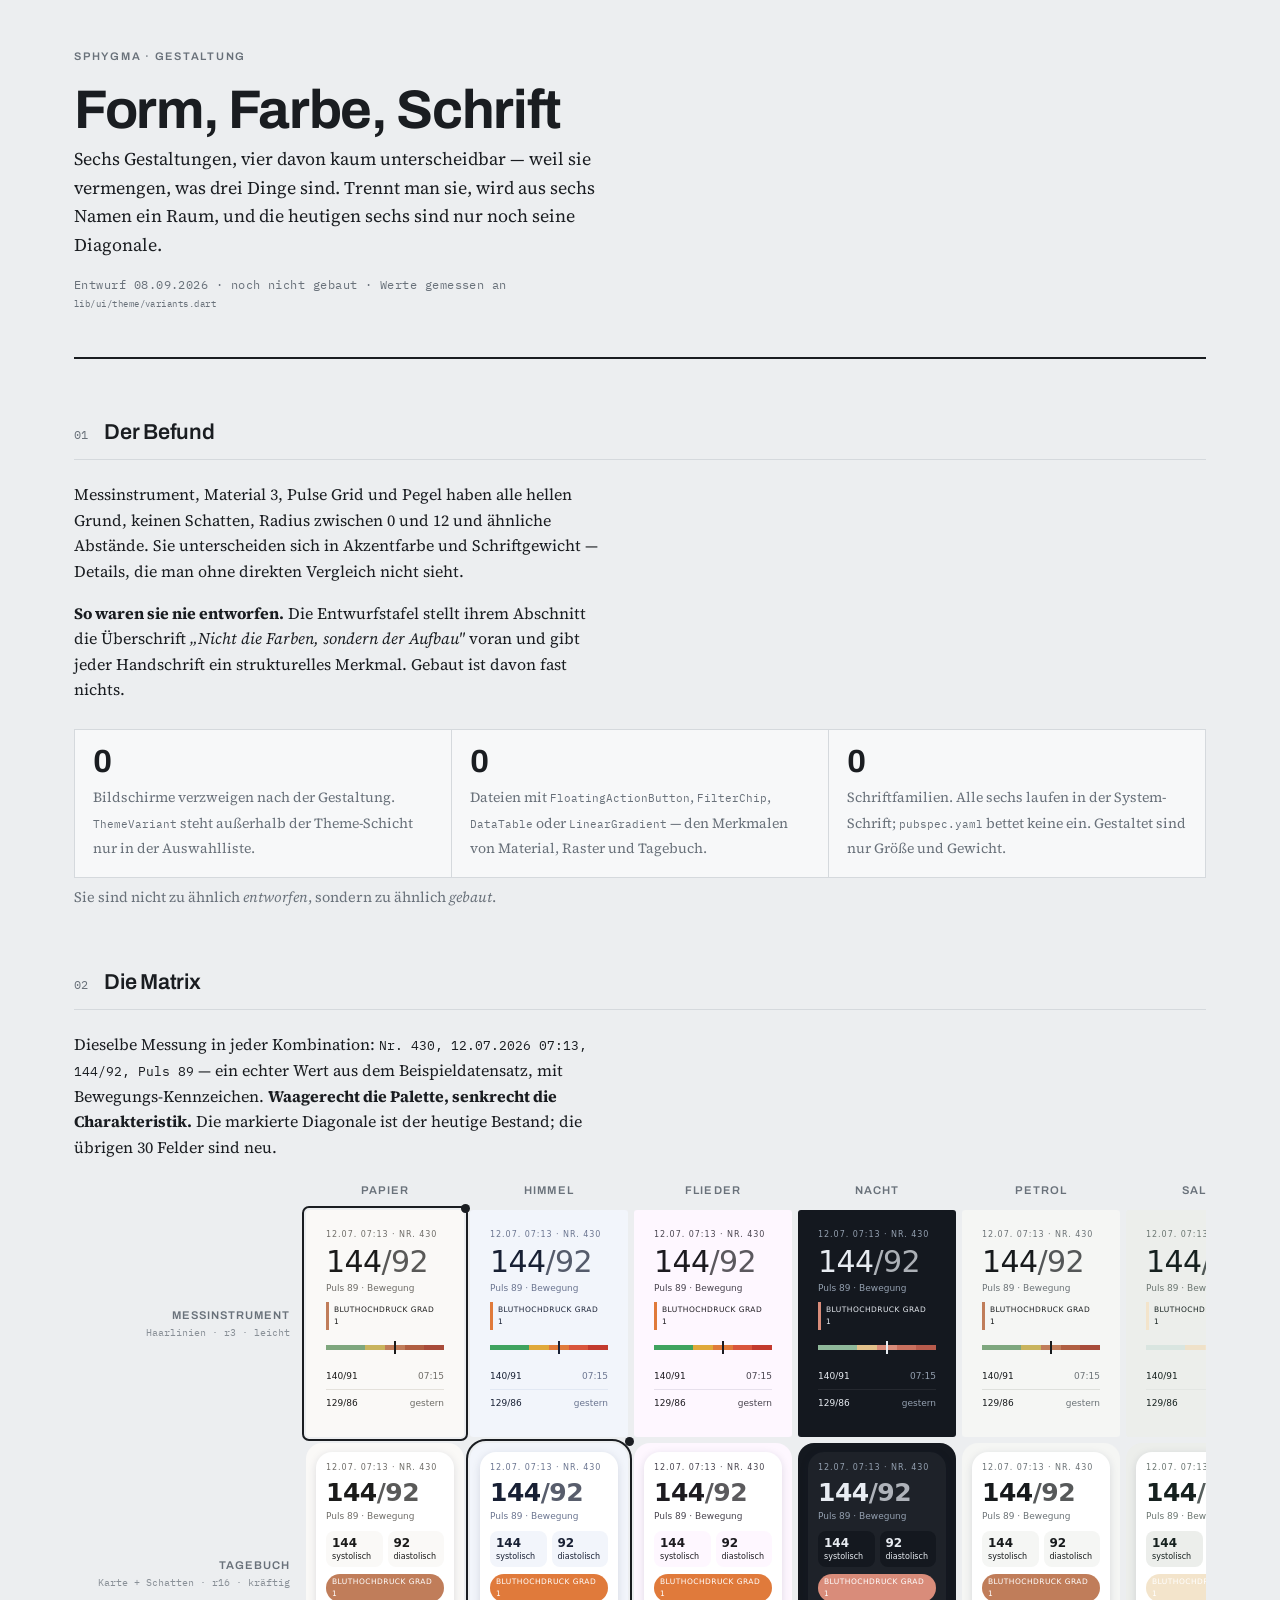
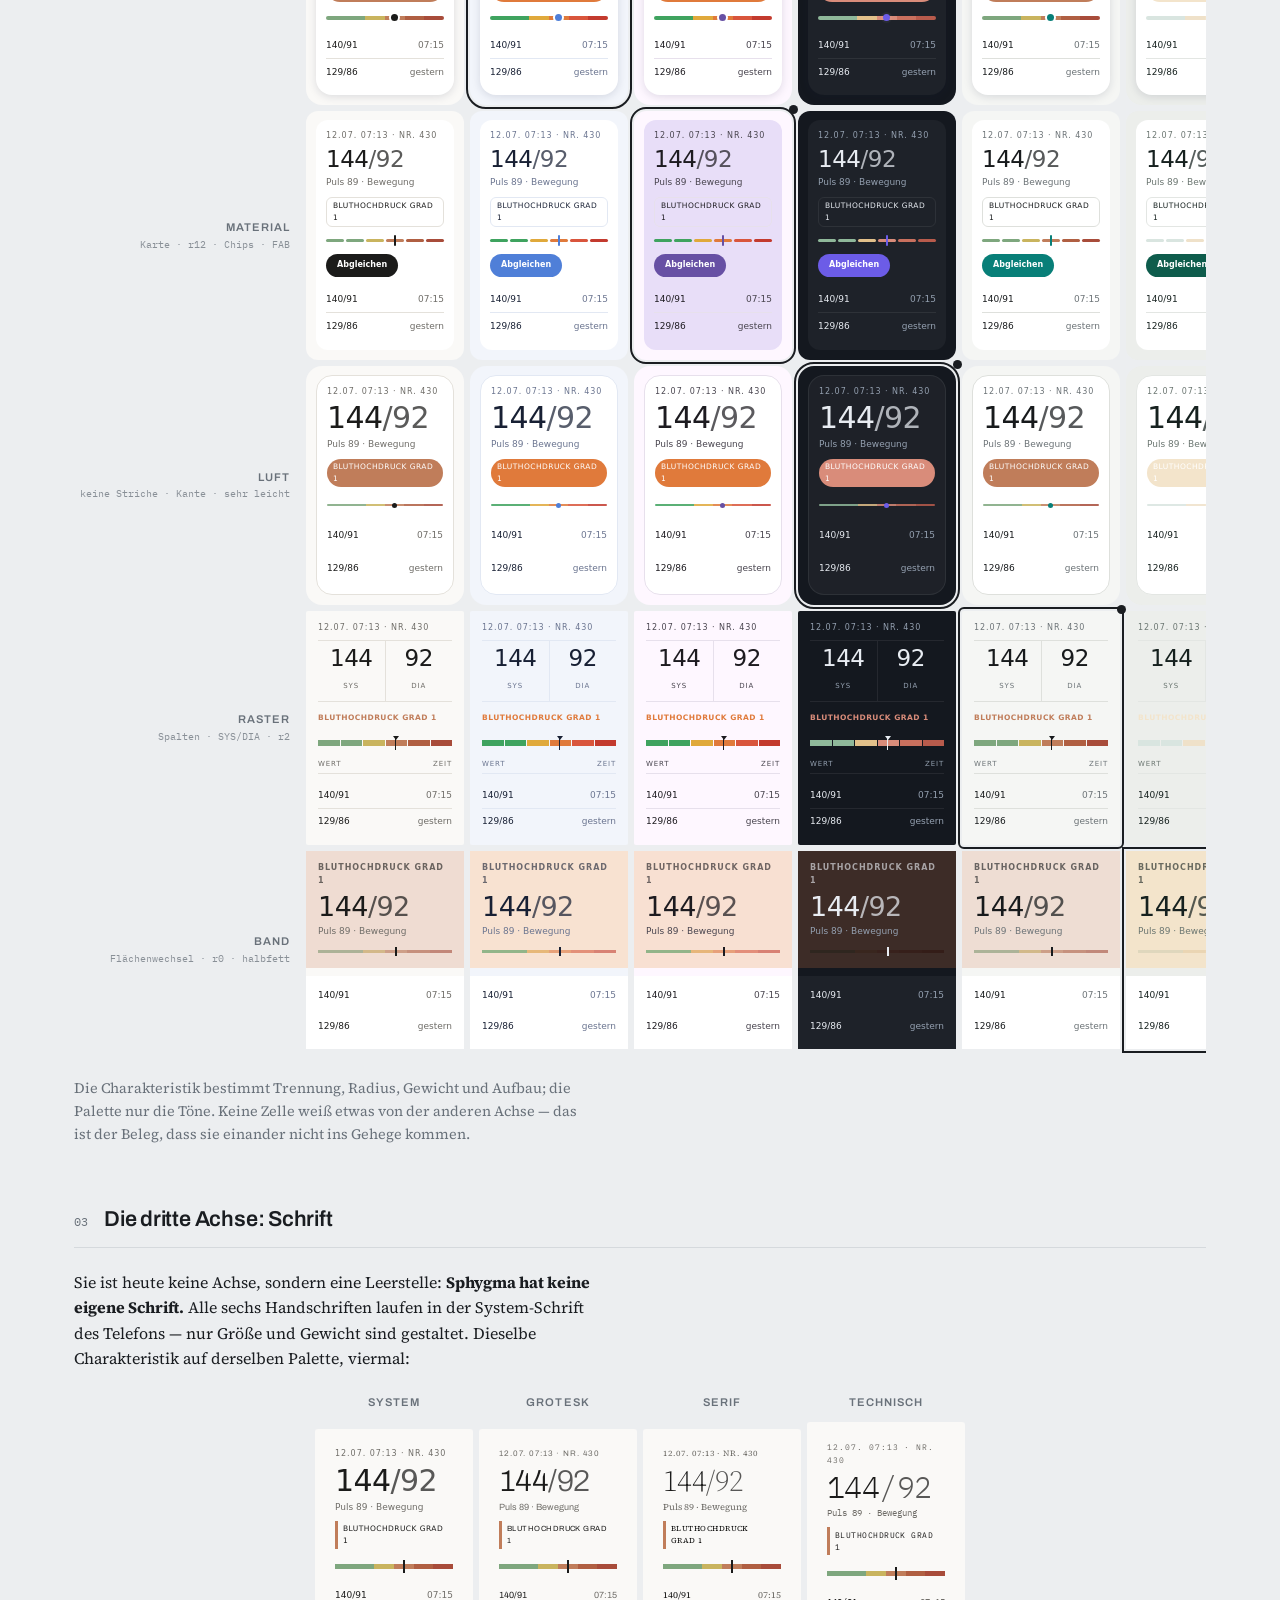
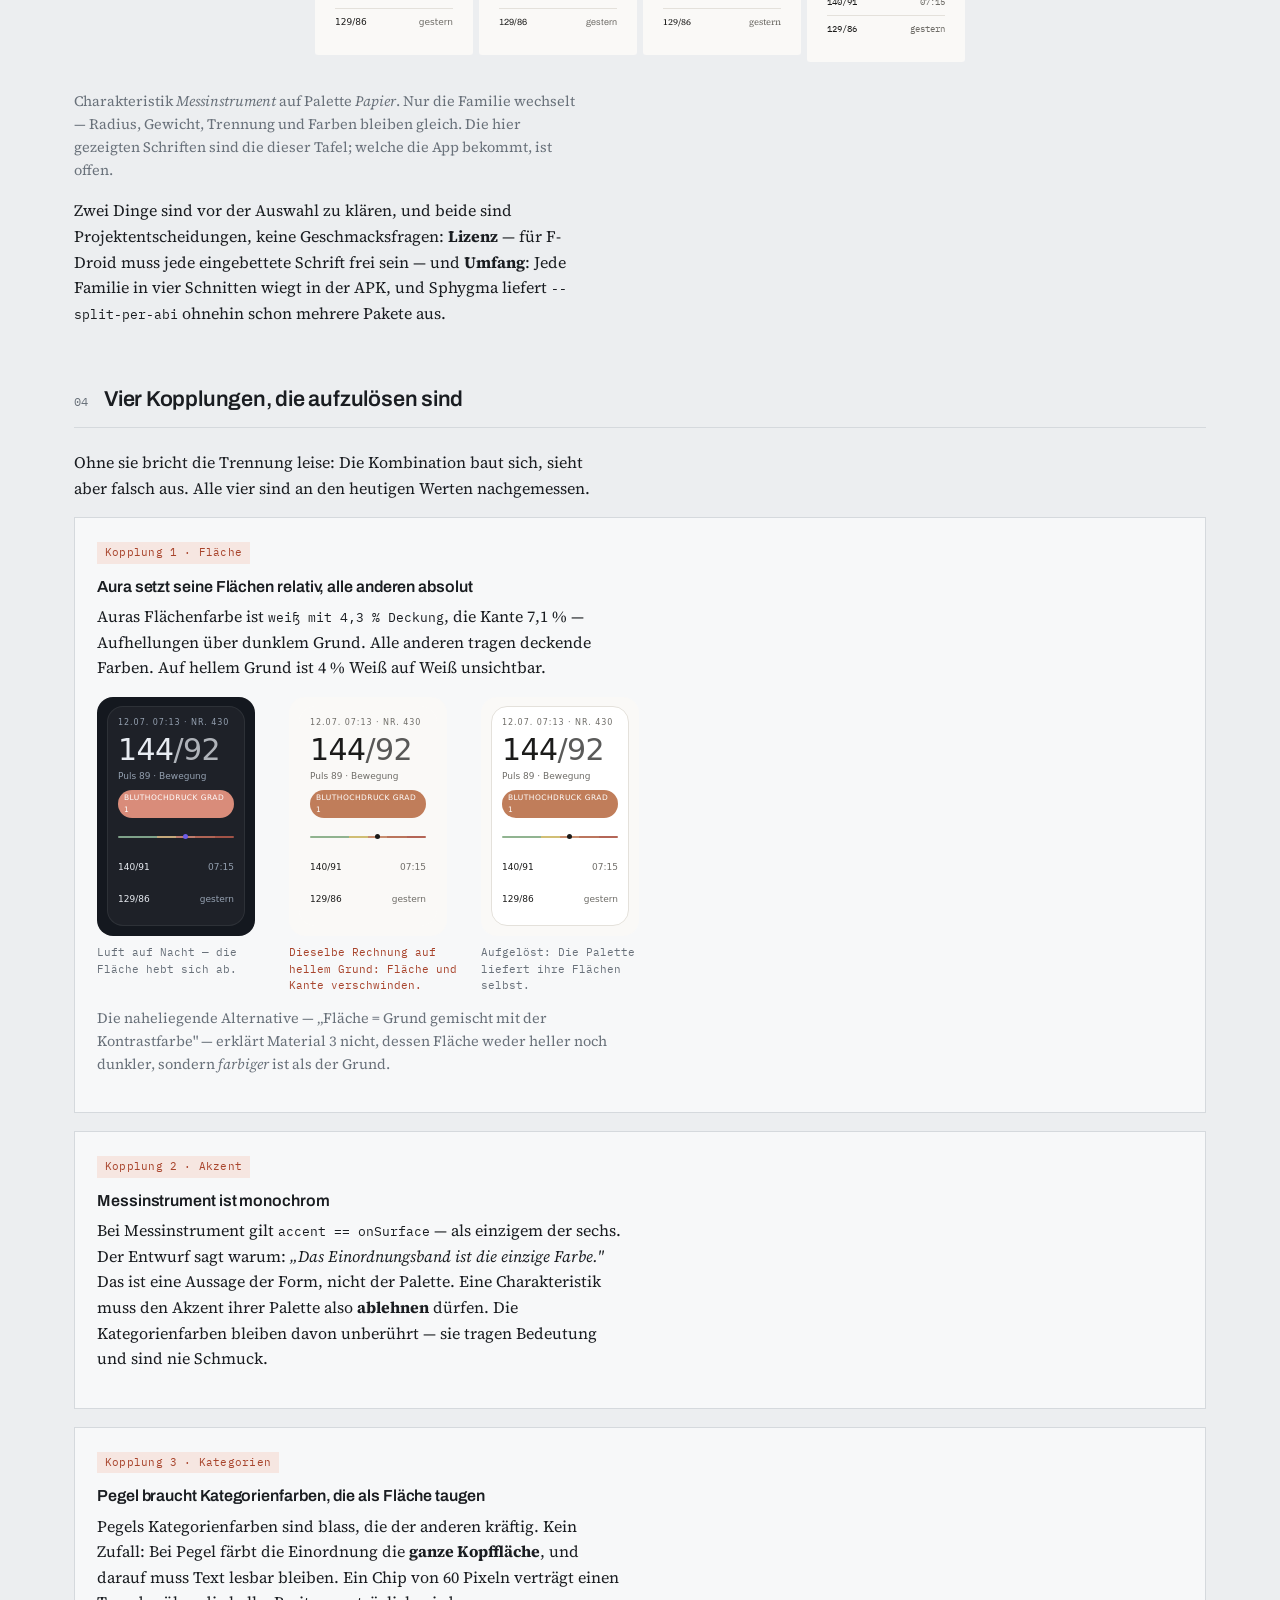
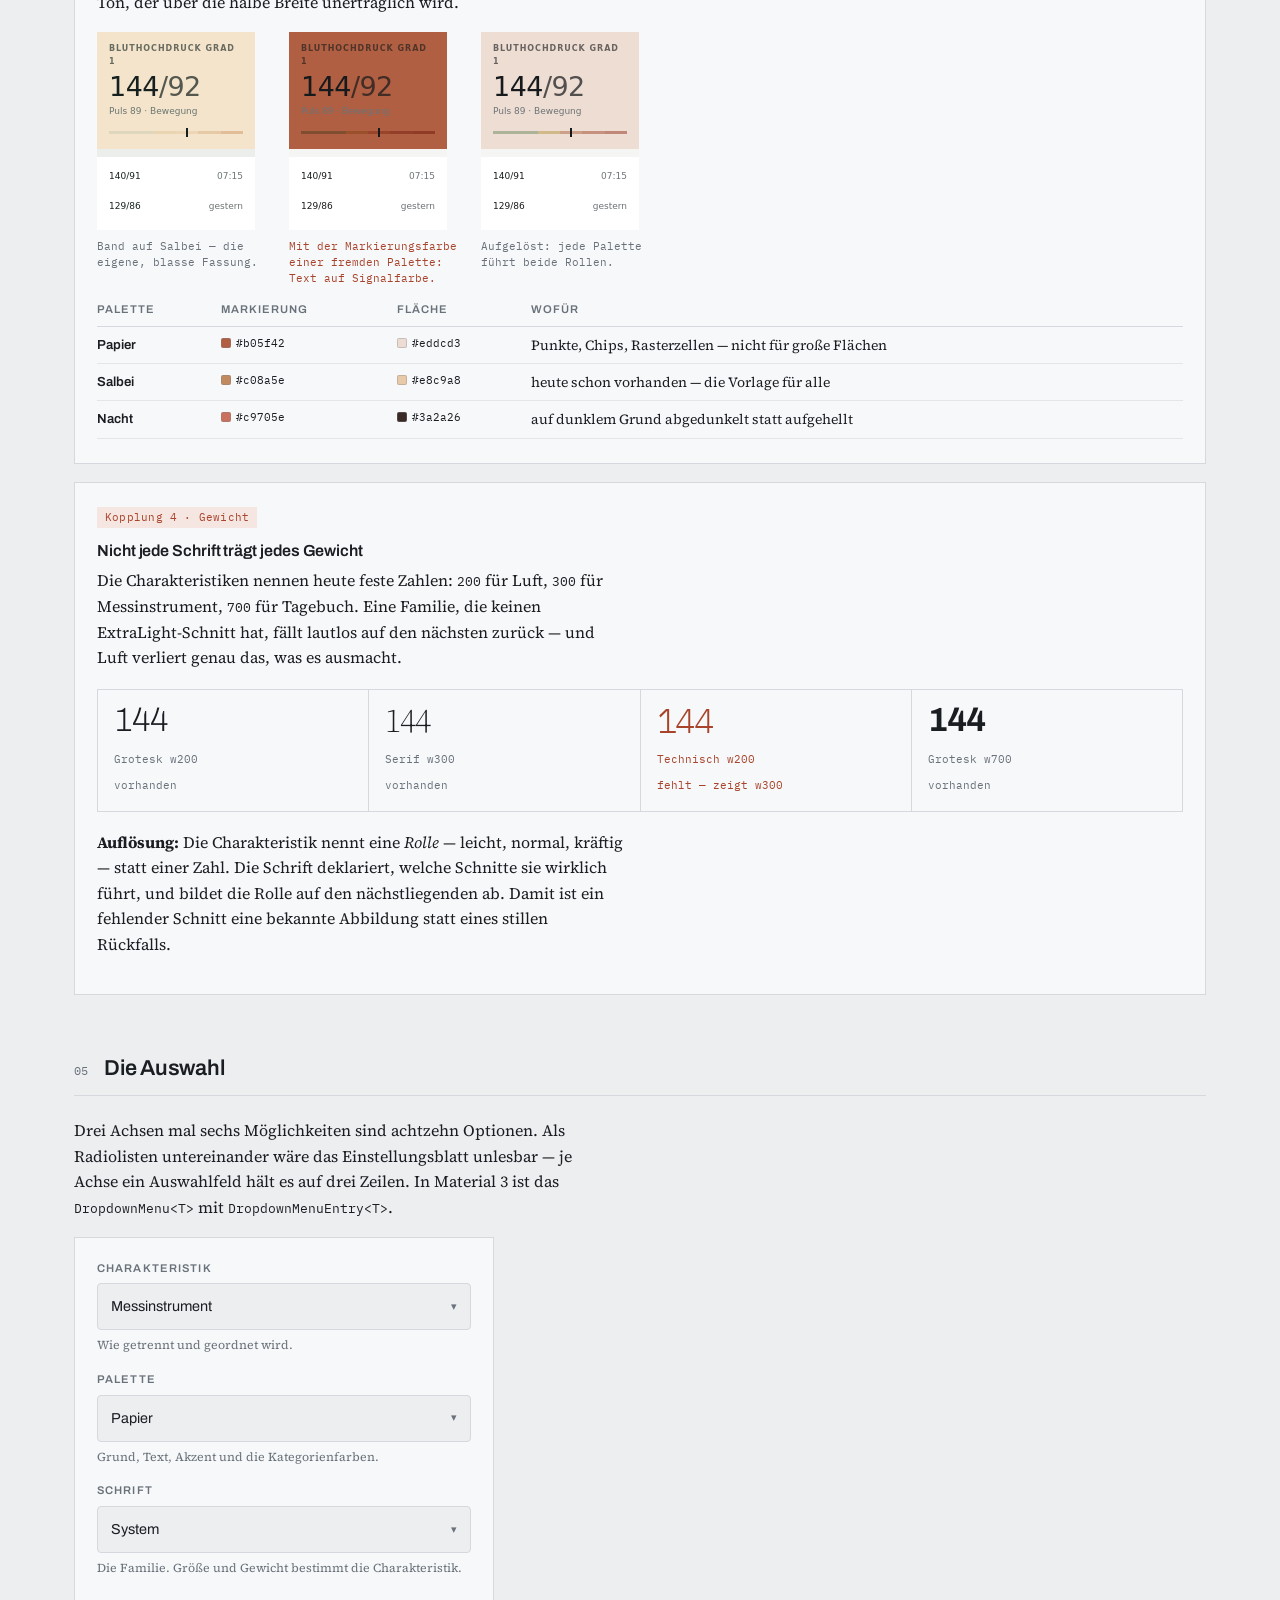
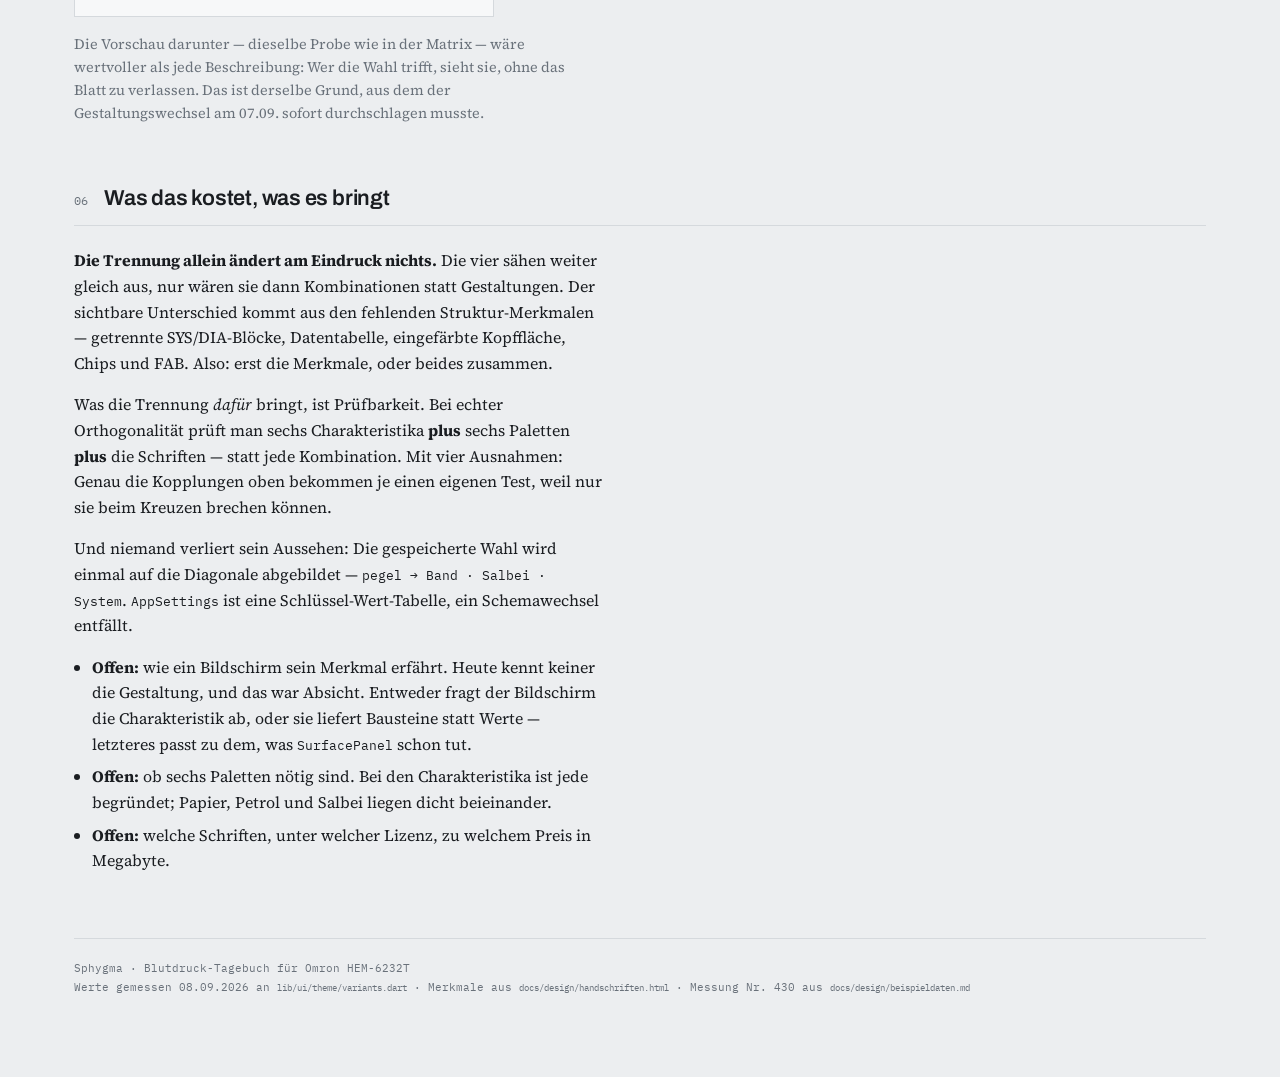
==== commit 1f7ad048: "fix(design): die Einordnungsskala gehört in jede Charakteristik Zwei Fehler in der gestrigen Tafel, " ====
--- a/docs/design/gestaltung-drei-achsen.html
+++ b/docs/design/gestaltung-drei-achsen.html
@@ -166,25 +166,65 @@
 .c-band .chip{display:none}
 .c-band .kopf{color:var(--text);opacity:.62;font-weight:600}
 
+/* — Die Einordnungsskala. Sie gehört in JEDE Charakteristik: Der Chip nennt
+     die Stufe, die Skala sagt, wo in ihr der Wert liegt. Nur die Form
+     unterscheidet sich. — */
+.probe .skala{position:relative;margin-top:8px;height:11px}
+.probe .skala .segmente{display:flex;position:absolute;left:0;right:0;top:4px;
+  height:3px;overflow:hidden;border-radius:calc(var(--radius)/4)}
+.probe .skala .segmente i{flex:1;display:block}
+.probe .skala .zeiger{position:absolute;top:0;left:58.33%;width:2px;height:11px;
+  margin-left:-1px;background:var(--akzent)}
+
+.c-instrument .skala{height:13px;margin-top:9px}
+.c-instrument .skala .segmente{height:5px;top:4px;border-radius:0}
+.c-instrument .skala .zeiger{height:13px;background:var(--text)}
+
+.c-tagebuch .skala .segmente{height:4px;top:4px;border-radius:99px}
+.c-tagebuch .skala .zeiger{width:7px;height:7px;top:2px;margin-left:-3.5px;
+  border-radius:50%;background:var(--akzent);
+  box-shadow:0 0 0 2px var(--flaeche)}
+
+.c-material .skala .segmente{gap:2px;overflow:visible;border-radius:0}
+.c-material .skala .segmente i{border-radius:2px}
+.c-material .skala .zeiger{height:11px;width:2px;border-radius:1px}
+
+.c-luft .skala{margin-top:11px}
+.c-luft .skala .segmente{height:2px;top:5px;opacity:.85}
+.c-luft .skala .zeiger{width:5px;height:5px;top:3.5px;margin-left:-2.5px;
+  border-radius:50%}
+
+.c-raster .skala{height:14px;margin-top:9px}
+.c-raster .skala .segmente{height:6px;top:4px;border-radius:0;gap:1px}
+.c-raster .skala .zeiger{height:14px;width:1px;background:var(--text)}
+.c-raster .skala .marke{position:absolute;top:0;left:58.33%;margin-left:-3px;
+  width:0;height:0;border-left:3px solid transparent;
+  border-right:3px solid transparent;border-top:4px solid var(--text)}
+
+.c-band .kopfband .skala{margin-top:9px;height:9px}
+.c-band .kopfband .skala .segmente{top:3px;height:3px;border-radius:0;
+  opacity:.55;mix-blend-mode:multiply}
+.c-band .kopfband .skala .zeiger{height:9px;background:var(--text);width:2px}
+
 /* — Paletten — */
 .p-papier{--grund:#faf9f7;--flaeche:#fff;--text:#1b1b1a;--muted-c:#6f6d68;
-  --linie:#e4e1db;--akzent:#1b1b1a;--kat:#b05f42;--kat-flaeche:#eddcd3;
-  --kante:#e4e1db}
+  --linie:#e4e1db;--akzent:#1b1b1a;--kat:#c07d5a;--kat-flaeche:#efdcd2;
+  --kante:#e4e1db;--sk0:#7ea77e;--sk1:#7ea77e;--sk2:#c9b45e;--sk3:#c07d5a;--sk4:#b05f42;--sk5:#a84c3a}
 .p-himmel{--grund:#f2f5fb;--flaeche:#fff;--text:#182034;--muted-c:#6b7590;
-  --linie:#e2e8f3;--akzent:#4f7fd8;--kat:#d9553c;--kat-flaeche:#f3d9d3;
-  --kante:#e2e8f3}
+  --linie:#e2e8f3;--akzent:#4f7fd8;--kat:#e07a3b;--kat-flaeche:#f8e2d1;
+  --kante:#e2e8f3;--sk0:#3fa35f;--sk1:#3fa35f;--sk2:#e0a93b;--sk3:#e07a3b;--sk4:#d9553c;--sk5:#c33a2e}
 .p-flieder{--grund:#fef7ff;--flaeche:#fff;--flaeche2:#e8def8;--text:#1d1b20;
-  --muted-c:#49454f;--linie:#e7e0ec;--akzent:#6750a4;--kat:#d9553c;
-  --kat-flaeche:#f2dbd6;--kante:#e7e0ec}
+  --muted-c:#49454f;--linie:#e7e0ec;--akzent:#6750a4;--kat:#e07a3b;
+  --kat-flaeche:#f8e0d2;--kante:#e7e0ec;--sk0:#3fa35f;--sk1:#3fa35f;--sk2:#e0a93b;--sk3:#e07a3b;--sk4:#d9553c;--sk5:#c33a2e}
 .p-nacht{--grund:#14181f;--flaeche:rgba(255,255,255,.043);--text:#e8ecf2;
   --muted-c:#94a0b0;--linie:rgba(255,255,255,.071);--akzent:#6c5ce7;
-  --kat:#c9705e;--kat-flaeche:#3a2a26;--kante:rgba(255,255,255,.071)}
+  --kat:#d98c7a;--kat-flaeche:#3d2c27;--kante:rgba(255,255,255,.071);--sk0:#8fb89a;--sk1:#8fb89a;--sk2:#e2c08a;--sk3:#d98c7a;--sk4:#c9705e;--sk5:#b85b4c}
 .p-petrol{--grund:#f5f6f4;--flaeche:#fff;--text:#171a1c;--muted-c:#6c7377;
-  --linie:#dee0dc;--akzent:#087f78;--kat:#b05f42;--kat-flaeche:#ecd9d1;
-  --kante:#dee0dc}
+  --linie:#dee0dc;--akzent:#087f78;--kat:#c07d5a;--kat-flaeche:#eeddd3;
+  --kante:#dee0dc;--sk0:#7ea77e;--sk1:#7ea77e;--sk2:#c9b45e;--sk3:#c07d5a;--sk4:#b05f42;--sk5:#a84c3a}
 .p-salbei{--grund:#eceeeb;--flaeche:#fff;--text:#16211f;--muted-c:#6b7671;
-  --linie:#e3e6e3;--akzent:#0e5c4c;--kat:#c08a5e;--kat-flaeche:#e8c9a8;
-  --kante:#e3e6e3}
+  --linie:#e3e6e3;--akzent:#0e5c4c;--kat:#f3e4cb;--kat-flaeche:#f3e4cb;
+  --kante:#e3e6e3;--sk0:#d9e5e0;--sk1:#d9e5e0;--sk2:#efe1c9;--sk3:#f3e4cb;--sk4:#e8c9a8;--sk5:#dcb08a}
 
 /* — Schriften — */
 .s-system{--schrift:system-ui,-apple-system,"Segoe UI",sans-serif}
@@ -540,8 +580,19 @@
 const SCHRIFTEN = ["s-system","s-grotesk","s-serif","s-technisch"];
 
 // Eine echte Messung aus dem Beispieldatensatz.
-const M = {sys:144, dia:92, puls:89, zeit:"07:13", kat:"Hypertonie Grad 1"};
+const M = {sys:144, dia:92, puls:89, zeit:"07:13", kat:"Bluthochdruck Grad 1"};
 const ZEILEN = [["140/91","07:15"],["129/86","gestern"]];
+
+// Die Skala: sechs Stufen, Zeiger in der Mitte der getroffenen — genau wie
+// ClassificationScale es rechnet, (index + 0.5) / 6. Für „Bluthochdruck
+// Grad 1" ist das Feld 3 von 6, also 58,33 %.
+function skala(mitMarke){
+  const seg = [0,1,2,3,4,5].map(i =>
+    `<i style="background:var(--sk${i})"></i>`).join("");
+  return `<div class="skala"><div class="segmente">${seg}</div>` +
+    (mitMarke ? `<div class="marke"></div>` : ``) +
+    `<div class="zeiger"></div></div>`;
+}
 
 function inhalt(charKlasse){
   const liste = ZEILEN.map(z =>
@@ -554,6 +605,7 @@
         <div><b>${M.dia}</b><span>DIA</span></div>
       </div>
       <div class="chip">${M.kat}</div>
+      ${skala(true)}
       <div class="spaltenkopf"><span>WERT</span><span>ZEIT</span></div>
       <div class="liste">${liste}</div></div>`;
   }
@@ -564,6 +616,7 @@
         <div class="kopf">${M.kat}</div>
         <div class="zahl">${M.sys}<span class="dia">/${M.dia}</span></div>
         <div class="puls">Puls ${M.puls} · Bewegung</div>
+        ${skala(false)}
       </div>
       <div class="rest"><div class="liste">${liste}</div></div></div>`;
   }
@@ -582,6 +635,7 @@
       <div class="puls">Puls ${M.puls} · Bewegung</div>
       ${kennzahlen}
       <div class="chip">${M.kat}</div>
+      ${skala(false)}
       ${fab}
       <div class="liste">${liste}</div>
     </div></div>`;
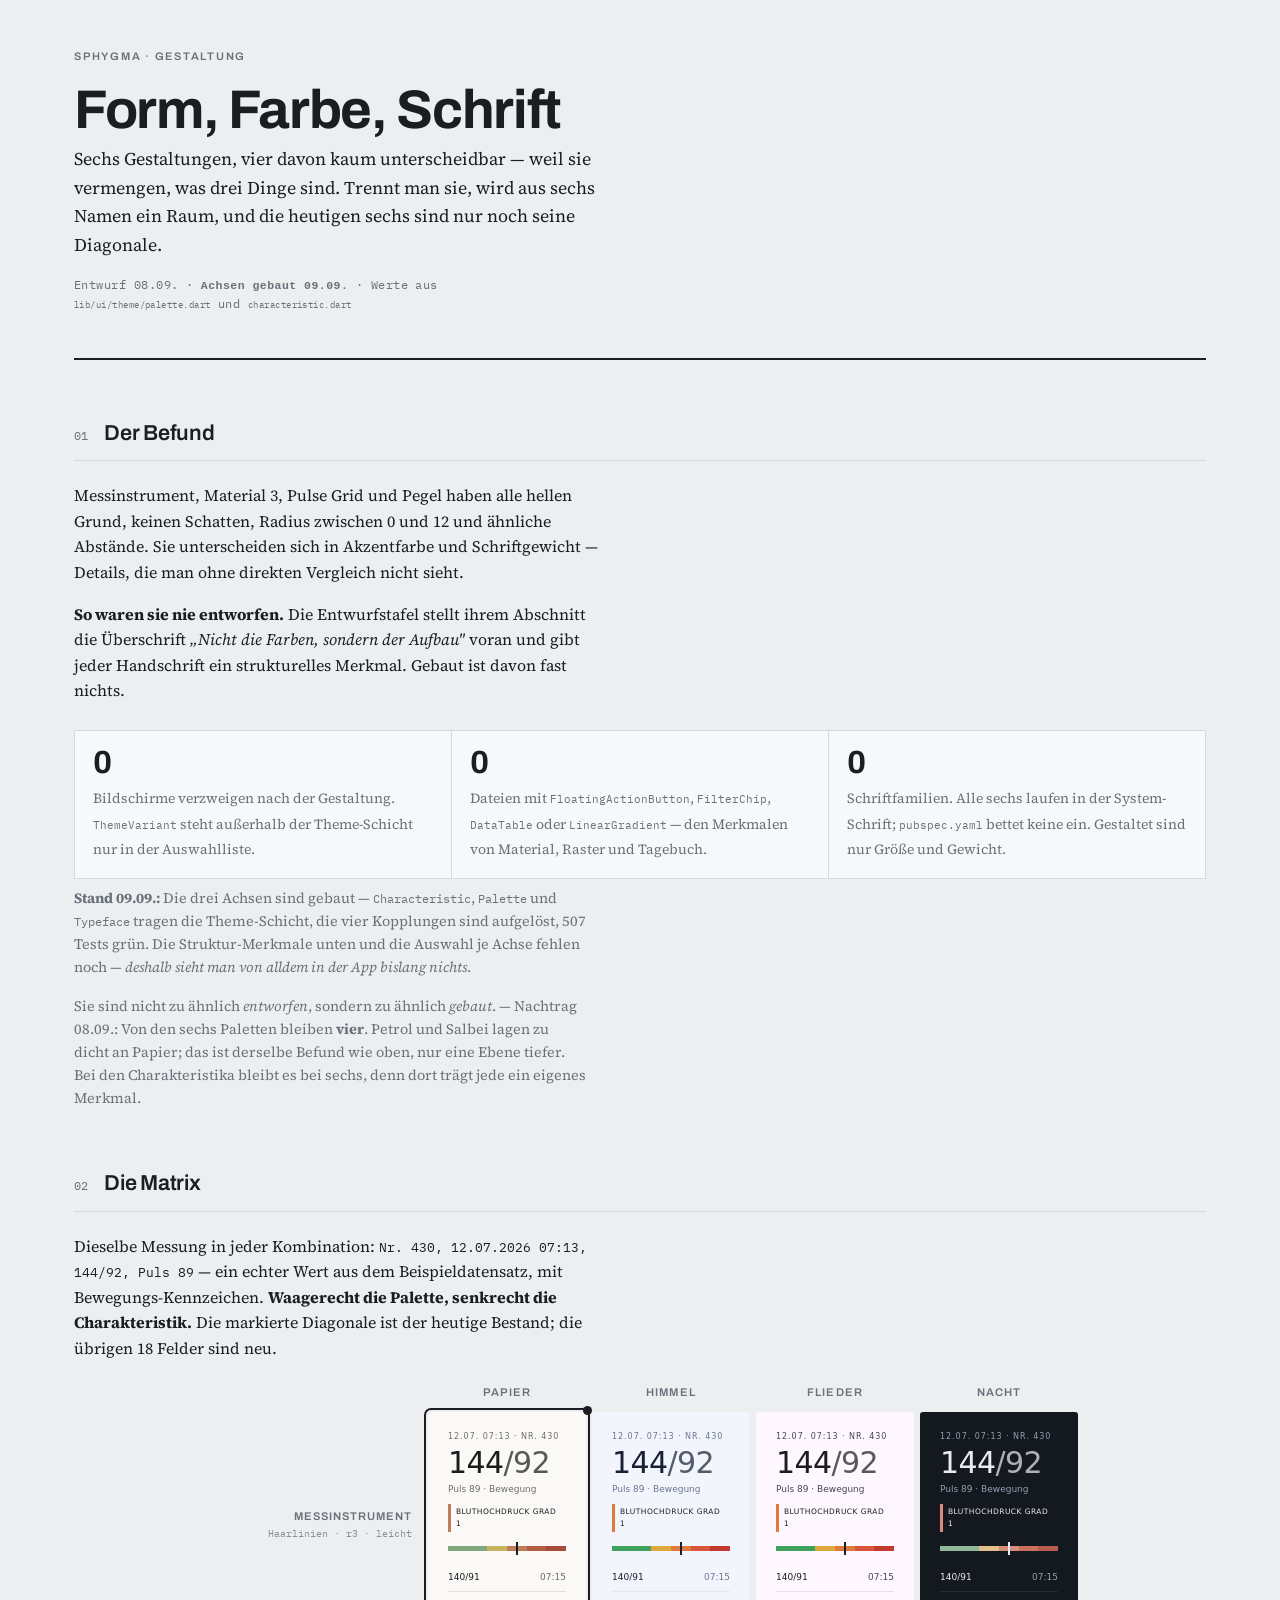
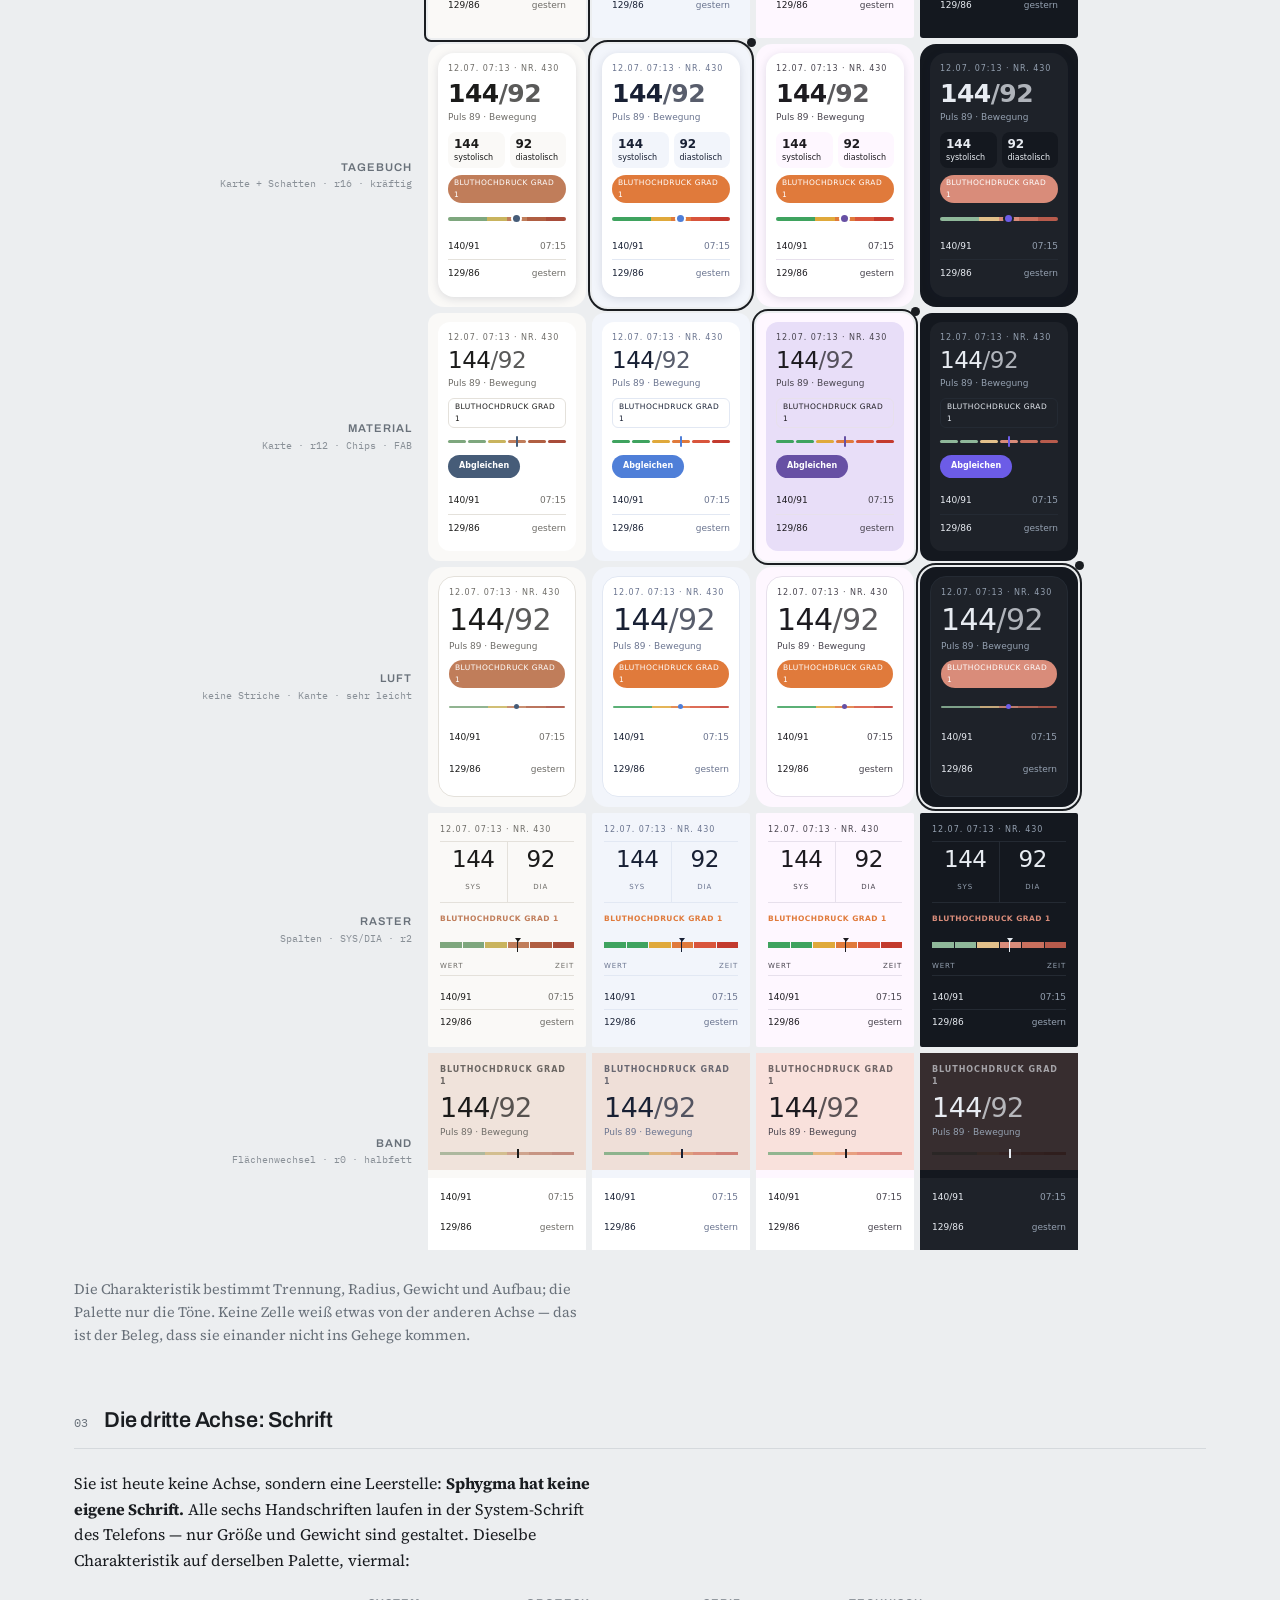
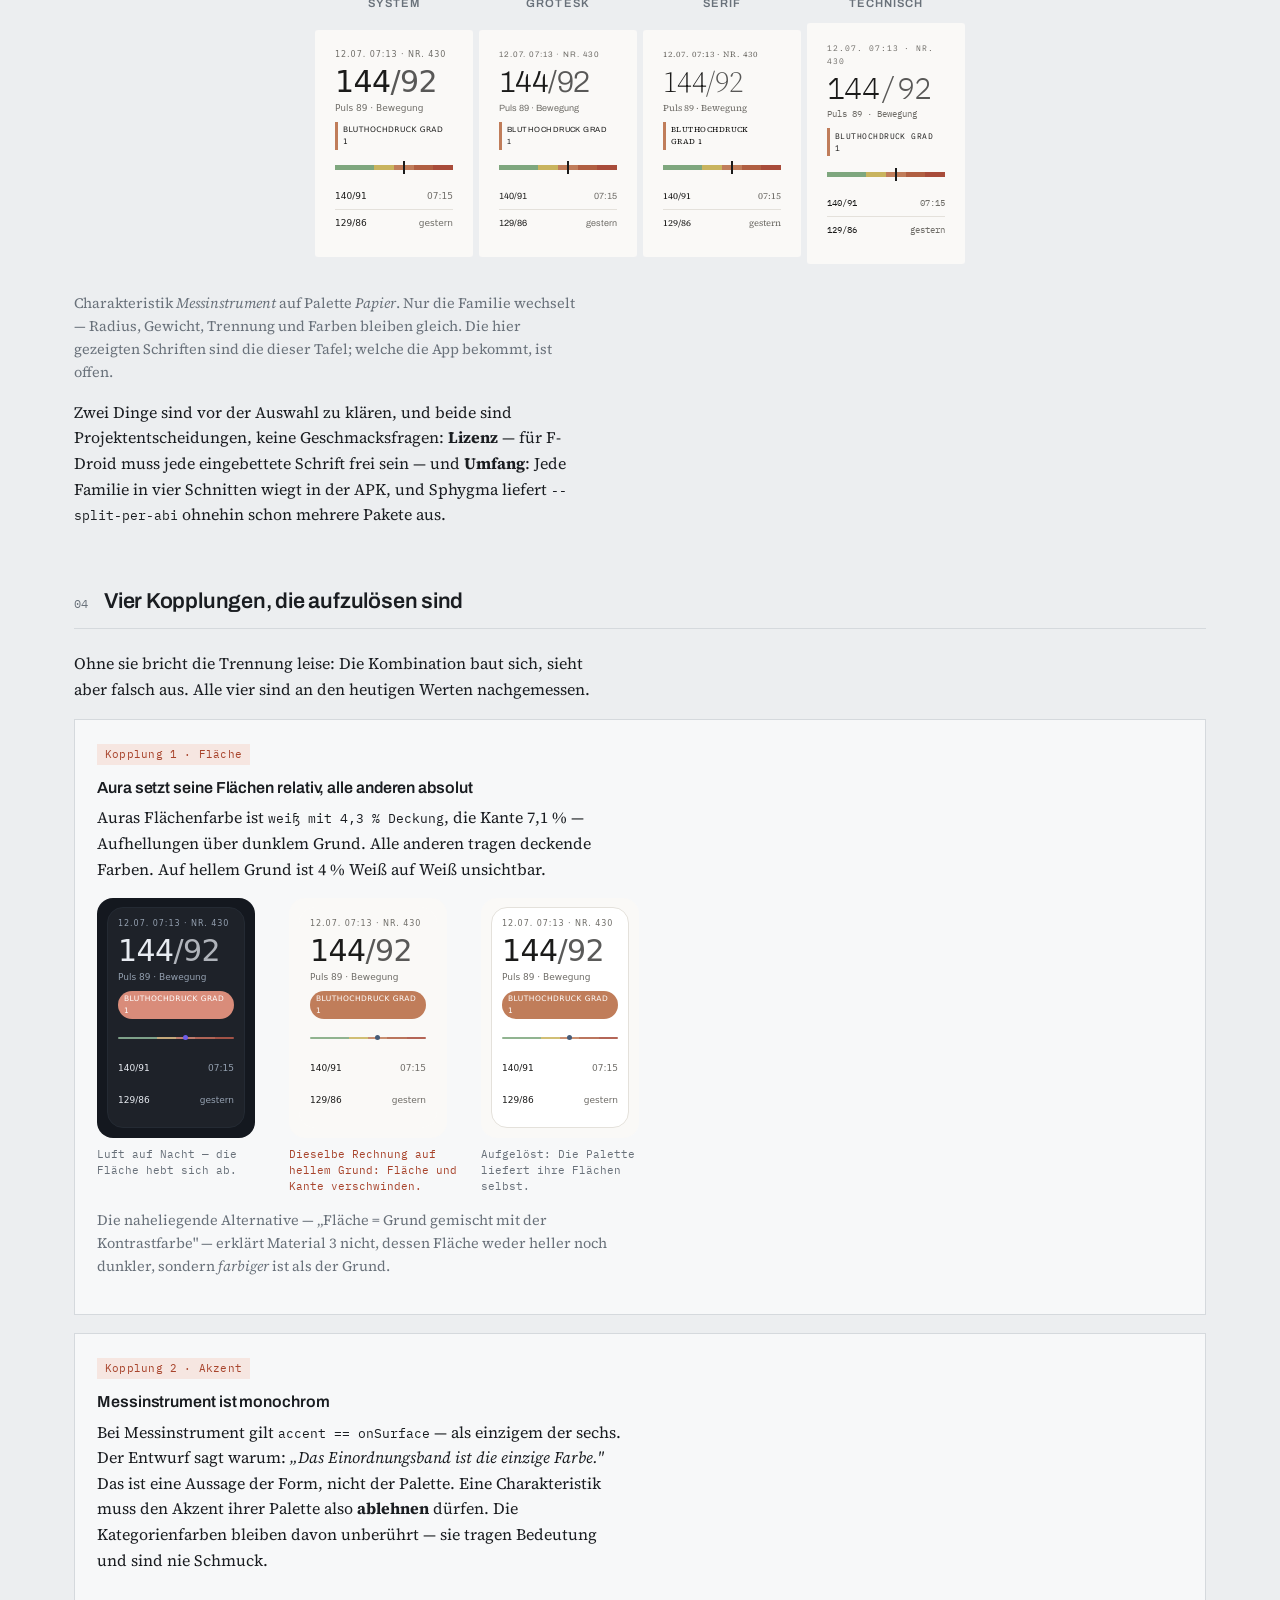
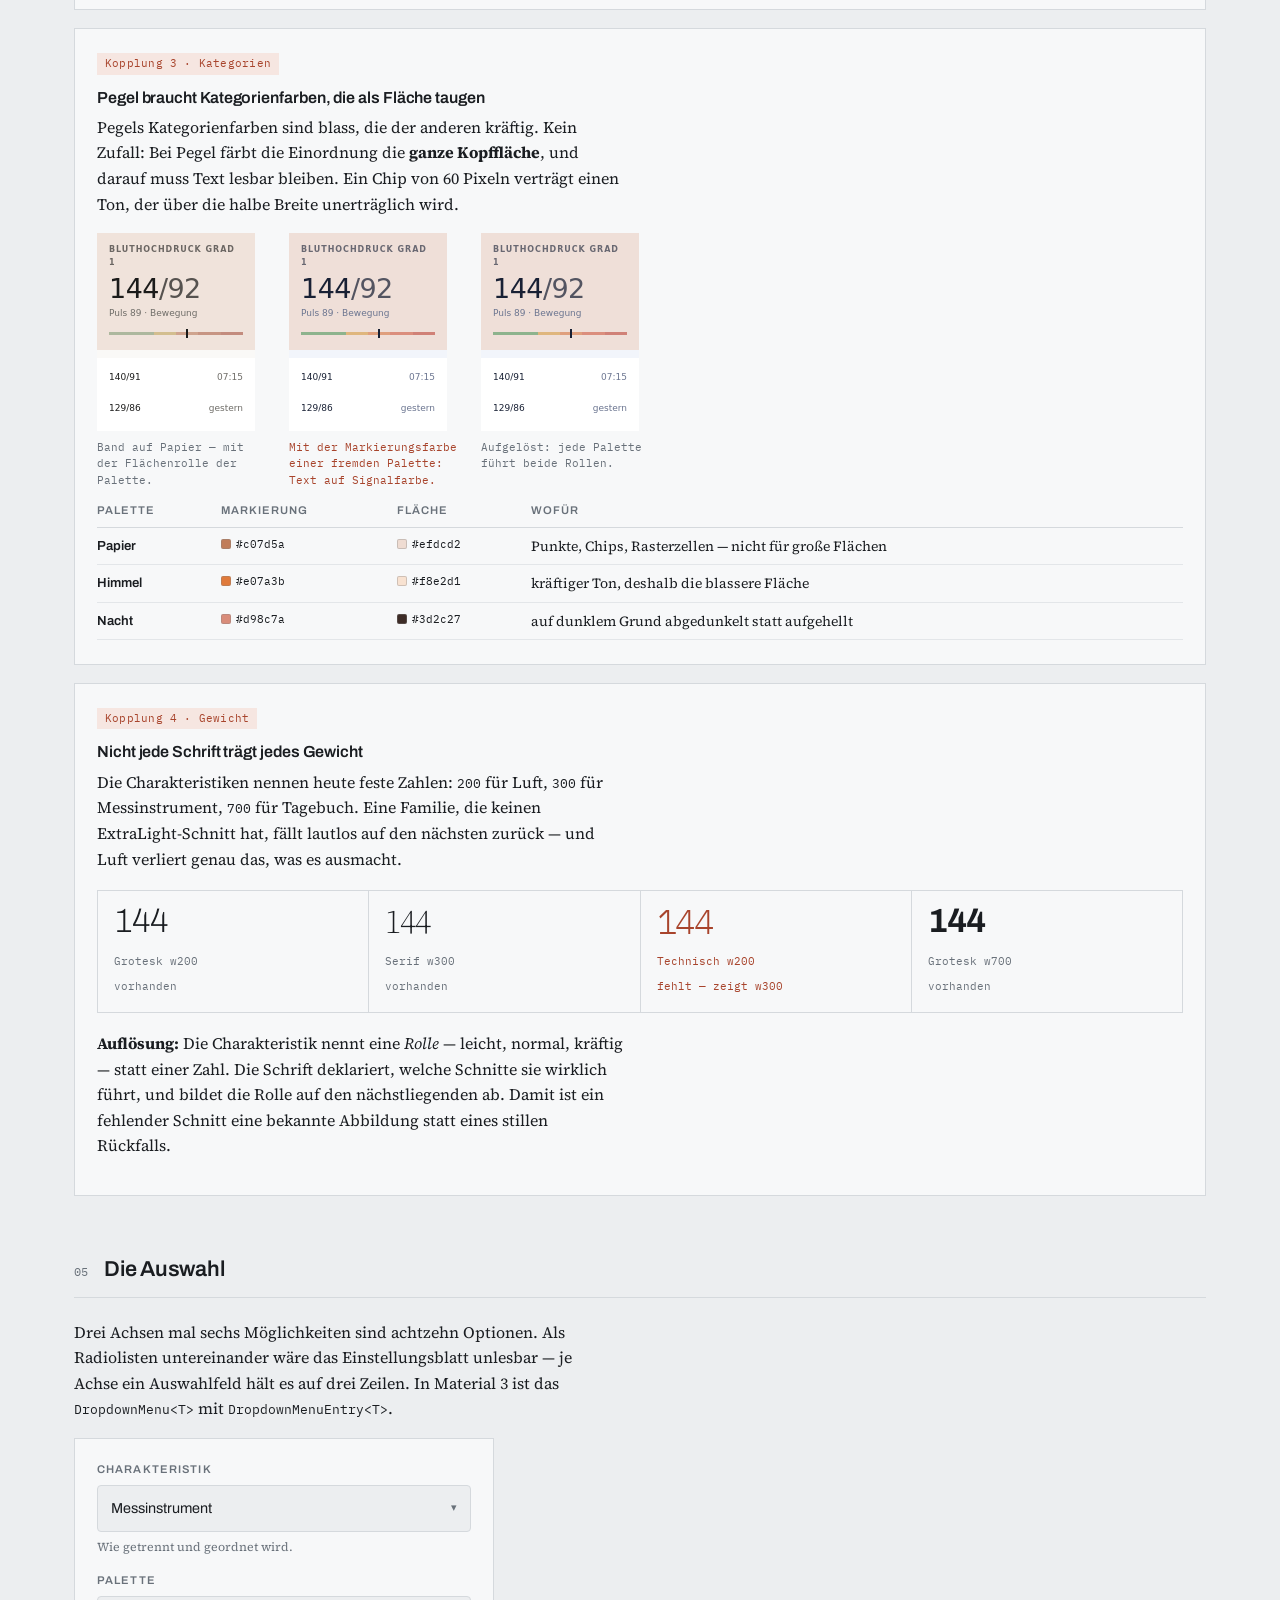
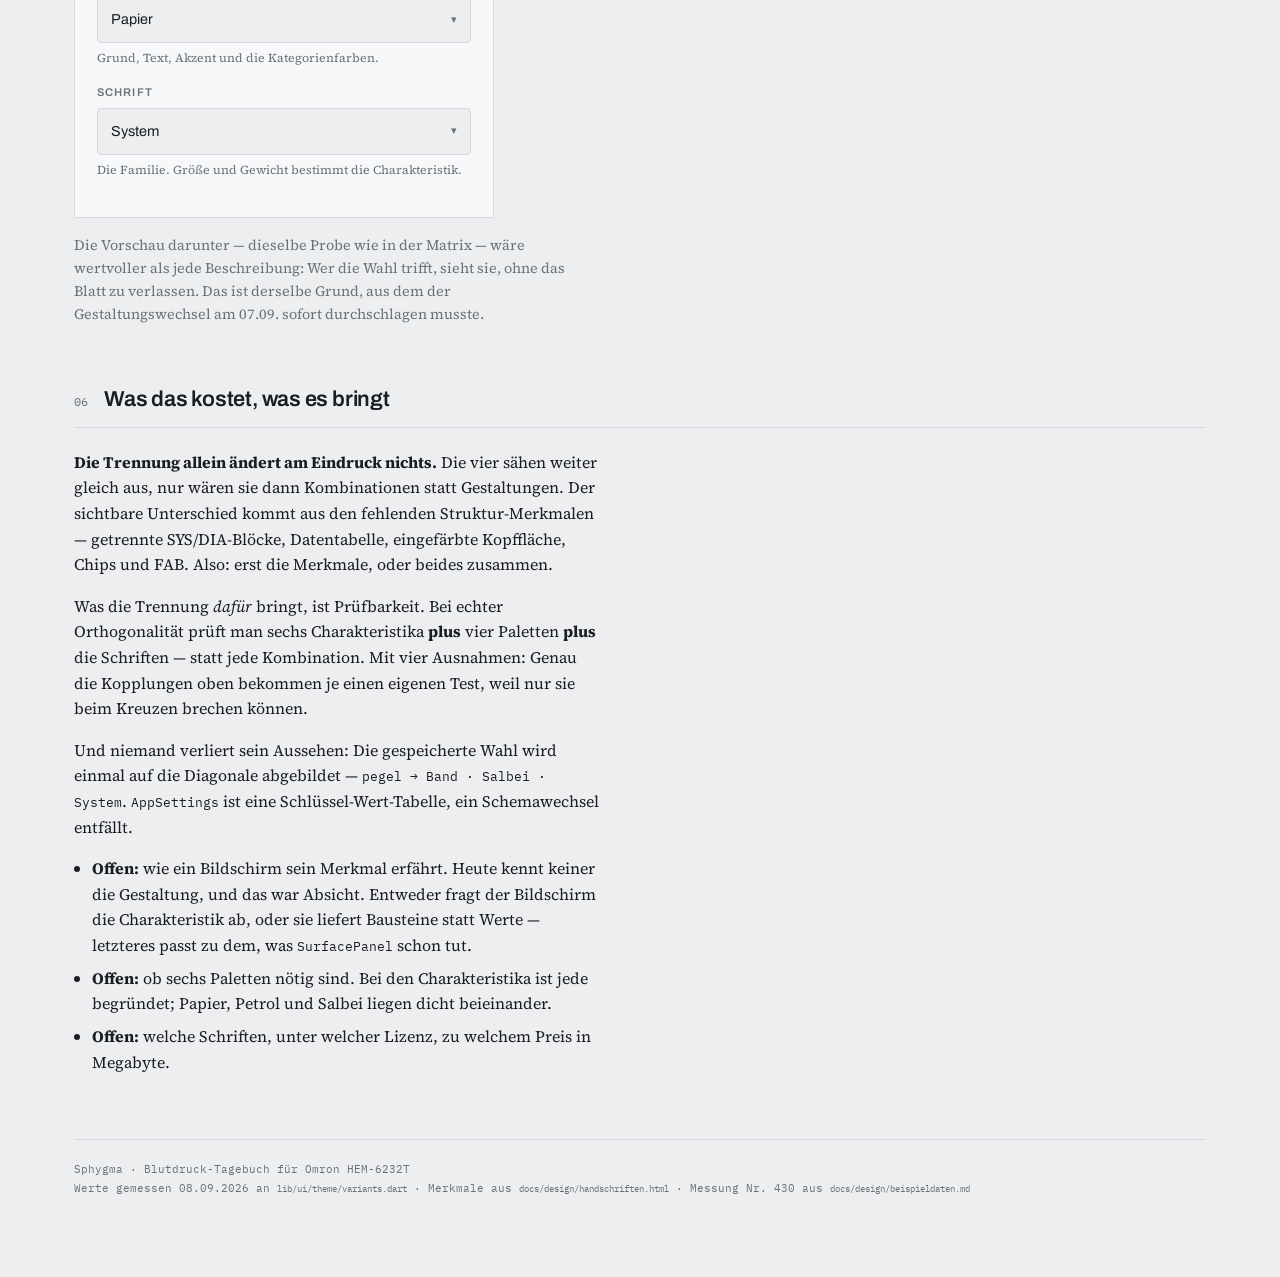
==== commit e7e94871: "feat(ui): drei Auswahlfelder statt einer Liste fertiger Gestaltungen Die Achsen waren gebaut, aber u" ====
--- a/docs/design/gestaltung-drei-achsen.html
+++ b/docs/design/gestaltung-drei-achsen.html
@@ -94,6 +94,10 @@
 
 /* ---------- Die Probe ---------- */
 .probe{
+  /* Die Flächenrolle der Kategorienfarbe — dieselbe Rechnung wie
+     Palette.categoryFlaeche in lib/ui/theme/palette.dart: 18 % Markierung
+     im eigenen Grund. Auf Nacht wird sie dadurch dunkel statt pastellig. */
+  --kat-flaeche:color-mix(in srgb, var(--kat) 18%, var(--grund));
   --radius:6px; --weight:400; --num:26px; --gap:7px;
   --schrift:system-ui,-apple-system,"Segoe UI",sans-serif;
   width:158px;background:var(--grund);color:var(--text);
@@ -208,23 +212,17 @@
 
 /* — Paletten — */
 .p-papier{--grund:#faf9f7;--flaeche:#fff;--text:#1b1b1a;--muted-c:#6f6d68;
-  --linie:#e4e1db;--akzent:#1b1b1a;--kat:#c07d5a;--kat-flaeche:#efdcd2;
+  --linie:#e4e1db;--akzent:#465c78;--kat:#c07d5a;
   --kante:#e4e1db;--sk0:#7ea77e;--sk1:#7ea77e;--sk2:#c9b45e;--sk3:#c07d5a;--sk4:#b05f42;--sk5:#a84c3a}
 .p-himmel{--grund:#f2f5fb;--flaeche:#fff;--text:#182034;--muted-c:#6b7590;
-  --linie:#e2e8f3;--akzent:#4f7fd8;--kat:#e07a3b;--kat-flaeche:#f8e2d1;
+  --linie:#e2e8f3;--akzent:#4f7fd8;--kat:#e07a3b;
   --kante:#e2e8f3;--sk0:#3fa35f;--sk1:#3fa35f;--sk2:#e0a93b;--sk3:#e07a3b;--sk4:#d9553c;--sk5:#c33a2e}
 .p-flieder{--grund:#fef7ff;--flaeche:#fff;--flaeche2:#e8def8;--text:#1d1b20;
   --muted-c:#49454f;--linie:#e7e0ec;--akzent:#6750a4;--kat:#e07a3b;
-  --kat-flaeche:#f8e0d2;--kante:#e7e0ec;--sk0:#3fa35f;--sk1:#3fa35f;--sk2:#e0a93b;--sk3:#e07a3b;--sk4:#d9553c;--sk5:#c33a2e}
-.p-nacht{--grund:#14181f;--flaeche:rgba(255,255,255,.043);--text:#e8ecf2;
-  --muted-c:#94a0b0;--linie:rgba(255,255,255,.071);--akzent:#6c5ce7;
-  --kat:#d98c7a;--kat-flaeche:#3d2c27;--kante:rgba(255,255,255,.071);--sk0:#8fb89a;--sk1:#8fb89a;--sk2:#e2c08a;--sk3:#d98c7a;--sk4:#c9705e;--sk5:#b85b4c}
-.p-petrol{--grund:#f5f6f4;--flaeche:#fff;--text:#171a1c;--muted-c:#6c7377;
-  --linie:#dee0dc;--akzent:#087f78;--kat:#c07d5a;--kat-flaeche:#eeddd3;
-  --kante:#dee0dc;--sk0:#7ea77e;--sk1:#7ea77e;--sk2:#c9b45e;--sk3:#c07d5a;--sk4:#b05f42;--sk5:#a84c3a}
-.p-salbei{--grund:#eceeeb;--flaeche:#fff;--text:#16211f;--muted-c:#6b7671;
-  --linie:#e3e6e3;--akzent:#0e5c4c;--kat:#f3e4cb;--kat-flaeche:#f3e4cb;
-  --kante:#e3e6e3;--sk0:#d9e5e0;--sk1:#d9e5e0;--sk2:#efe1c9;--sk3:#f3e4cb;--sk4:#e8c9a8;--sk5:#dcb08a}
+  --kante:#e7e0ec;--sk0:#3fa35f;--sk1:#3fa35f;--sk2:#e0a93b;--sk3:#e07a3b;--sk4:#d9553c;--sk5:#c33a2e}
+.p-nacht{--grund:#14181f;--flaeche:#1e2229;--text:#e8ecf2;
+  --muted-c:#94a0b0;--linie:#242a33;--akzent:#6c5ce7;
+  --kat:#d98c7a;--kante:#242a33;--sk0:#8fb89a;--sk1:#8fb89a;--sk2:#e2c08a;--sk3:#d98c7a;--sk4:#c9705e;--sk5:#b85b4c}
 
 /* — Schriften — */
 .s-system{--schrift:system-ui,-apple-system,"Segoe UI",sans-serif}
@@ -300,7 +298,7 @@
   <p class="lede">Sechs Gestaltungen, vier davon kaum unterscheidbar — weil sie
   vermengen, was drei Dinge sind. Trennt man sie, wird aus sechs Namen ein
   Raum, und die heutigen sechs sind nur noch seine Diagonale.</p>
-  <p class="byline">Entwurf 08.09.2026 · noch nicht gebaut · Werte gemessen an <span class="mono">lib/ui/theme/variants.dart</span></p>
+  <p class="byline">Entwurf 08.09. · <strong>Achsen gebaut 09.09.</strong> · Werte aus <span class="mono">lib/ui/theme/palette.dart</span> und <span class="mono">characteristic.dart</span></p>
 </header>
 
 <section>
@@ -329,8 +327,17 @@
       laufen in der System-Schrift; <span class="mono">pubspec.yaml</span> bettet
       keine ein. Gestaltet sind nur Größe und Gewicht.</span></div>
   </div>
+  <p class="note"><strong>Stand 09.09.:</strong> Die drei Achsen sind gebaut —
+  <span class="mono">Characteristic</span>, <span class="mono">Palette</span>
+  und <span class="mono">Typeface</span> tragen die Theme-Schicht, die vier
+  Kopplungen sind aufgelöst, 507 Tests grün. Die Struktur-Merkmale unten und
+  die Auswahl je Achse fehlen noch — <em>deshalb sieht man von alldem in der
+  App bislang nichts</em>.</p>
   <p class="note">Sie sind nicht zu ähnlich <em>entworfen</em>, sondern zu
-  ähnlich <em>gebaut</em>.</p>
+  ähnlich <em>gebaut</em>. — Nachtrag 08.09.: Von den sechs Paletten bleiben
+  <strong>vier</strong>. Petrol und Salbei lagen zu dicht an Papier; das ist
+  derselbe Befund wie oben, nur eine Ebene tiefer. Bei den Charakteristika
+  bleibt es bei sechs, denn dort trägt jede ein eigenes Merkmal.</p>
 </section>
 
 <section>
@@ -341,14 +348,13 @@
   12.07.2026 07:13, 144/92, Puls 89</span> — ein echter Wert aus dem
   Beispieldatensatz, mit Bewegungs-Kennzeichen. <strong>Waagerecht die Palette,
   senkrecht die Charakteristik.</strong> Die markierte Diagonale ist der heutige
-  Bestand; die übrigen 30 Felder sind neu.</p>
+  Bestand; die übrigen 18 Felder sind neu.</p>
 
   <div class="scroller">
   <table class="matrix">
     <thead>
       <tr><th></th>
-        <th>Papier</th><th>Himmel</th><th>Flieder</th>
-        <th>Nacht</th><th>Petrol</th><th>Salbei</th></tr>
+        <th>Papier</th><th>Himmel</th><th>Flieder</th><th>Nacht</th></tr>
     </thead>
     <tbody id="matrix-body"></tbody>
   </table>
@@ -438,29 +444,29 @@
     darauf muss Text lesbar bleiben. Ein Chip von 60 Pixeln verträgt einen Ton,
     der über die halbe Breite unerträglich wird.</p>
     <div class="paar">
-      <figure><div class="probe c-band p-salbei" data-probe></div>
-        <figcaption>Band auf Salbei — die eigene, blasse Fassung.</figcaption></figure>
-      <figure class="bad"><div class="probe c-band p-petrol"
-        style="--kat-flaeche:#b05f42" data-probe></div>
+      <figure><div class="probe c-band p-papier" data-probe></div>
+        <figcaption>Band auf Papier — mit der Flächenrolle der Palette.</figcaption></figure>
+      <figure class="bad"><div class="probe c-band p-himmel"
+        style="" data-probe></div>
         <figcaption>Mit der Markierungsfarbe einer fremden Palette: Text auf
         Signalfarbe.</figcaption></figure>
-      <figure><div class="probe c-band p-petrol" data-probe></div>
+      <figure><div class="probe c-band p-himmel" data-probe></div>
         <figcaption>Aufgelöst: jede Palette führt beide Rollen.</figcaption></figure>
     </div>
     <table class="werte">
       <thead><tr><th>Palette</th><th>Markierung</th><th>Fläche</th><th>wofür</th></tr></thead>
       <tbody>
         <tr><td>Papier</td>
-          <td class="mono"><span class="sw" style="background:#b05f42"></span>#b05f42</td>
-          <td class="mono"><span class="sw" style="background:#eddcd3"></span>#eddcd3</td>
+          <td class="mono"><span class="sw" style="background:#c07d5a"></span>#c07d5a</td>
+          <td class="mono"><span class="sw" style="background:#efdcd2"></span>#efdcd2</td>
           <td>Punkte, Chips, Rasterzellen — nicht für große Flächen</td></tr>
-        <tr><td>Salbei</td>
-          <td class="mono"><span class="sw" style="background:#c08a5e"></span>#c08a5e</td>
-          <td class="mono"><span class="sw" style="background:#e8c9a8"></span>#e8c9a8</td>
-          <td>heute schon vorhanden — die Vorlage für alle</td></tr>
+        <tr><td>Himmel</td>
+          <td class="mono"><span class="sw" style="background:#e07a3b"></span>#e07a3b</td>
+          <td class="mono"><span class="sw" style="background:#f8e2d1"></span>#f8e2d1</td>
+          <td>kräftiger Ton, deshalb die blassere Fläche</td></tr>
         <tr><td>Nacht</td>
-          <td class="mono"><span class="sw" style="background:#c9705e"></span>#c9705e</td>
-          <td class="mono"><span class="sw" style="background:#3a2a26"></span>#3a2a26</td>
+          <td class="mono"><span class="sw" style="background:#d98c7a"></span>#d98c7a</td>
+          <td class="mono"><span class="sw" style="background:#3d2c27"></span>#3d2c27</td>
           <td>auf dunklem Grund abgedunkelt statt aufgehellt</td></tr>
       </tbody>
     </table>
@@ -536,7 +542,7 @@
   getrennte SYS/DIA-Blöcke, Datentabelle, eingefärbte Kopffläche, Chips und FAB.
   Also: erst die Merkmale, oder beides zusammen.</p>
   <p>Was die Trennung <em>dafür</em> bringt, ist Prüfbarkeit. Bei echter
-  Orthogonalität prüft man sechs Charakteristika <strong>plus</strong> sechs
+  Orthogonalität prüft man sechs Charakteristika <strong>plus</strong> vier
   Paletten <strong>plus</strong> die Schriften — statt jede Kombination. Mit vier
   Ausnahmen: Genau die Kopplungen oben bekommen je einen eigenen Test, weil nur
   sie beim Kreuzen brechen können.</p>
@@ -576,7 +582,7 @@
   ["c-raster","Raster","Spalten · SYS/DIA · r2"],
   ["c-band","Band","Flächenwechsel · r0 · halbfett"],
 ];
-const PALETTEN = ["p-papier","p-himmel","p-flieder","p-nacht","p-petrol","p-salbei"];
+const PALETTEN = ["p-papier","p-himmel","p-flieder","p-nacht"];
 const SCHRIFTEN = ["s-system","s-grotesk","s-serif","s-technisch"];
 
 // Eine echte Messung aus dem Beispieldatensatz.
